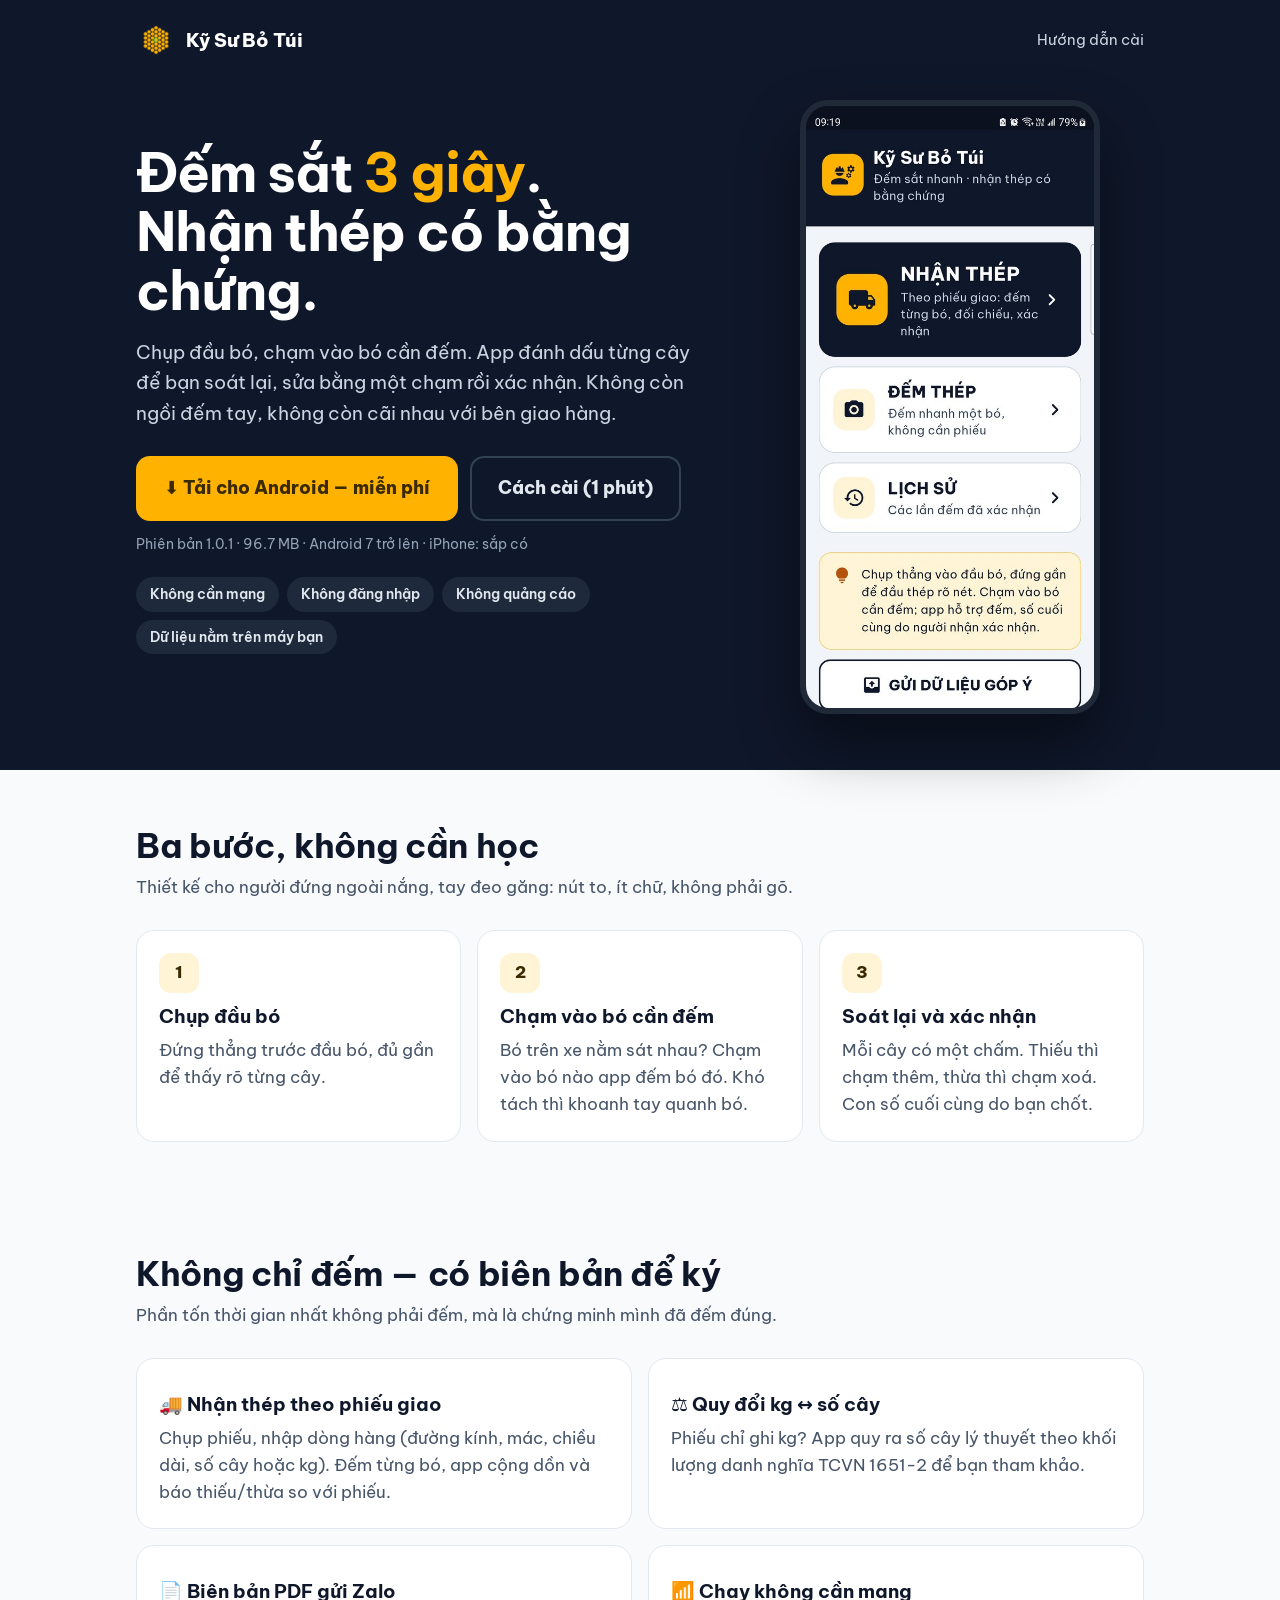
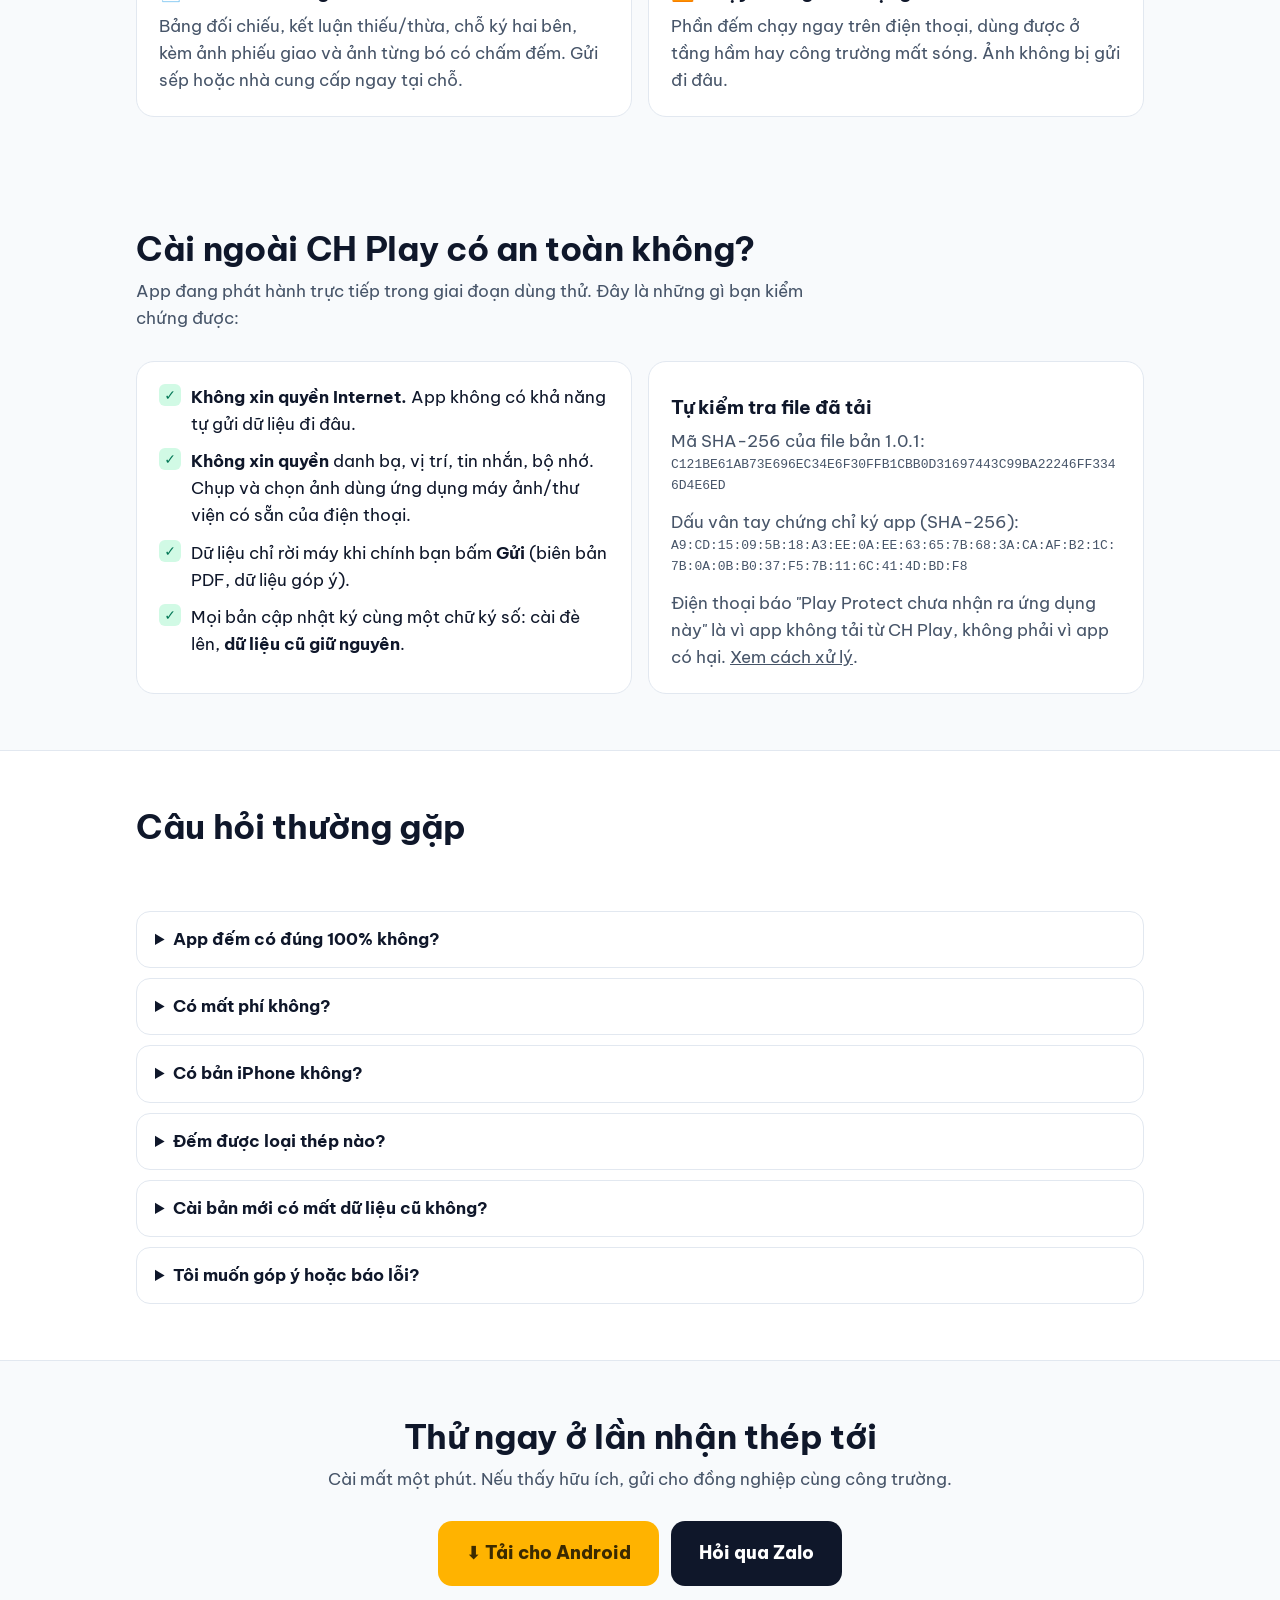
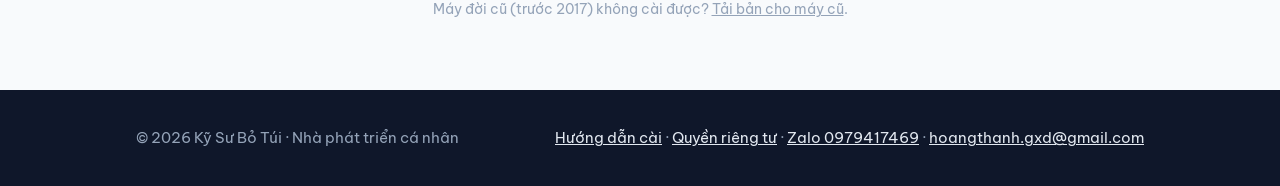
==== index.html @ f9f06bba "Trang web Ky Su Bo Tui" ====
<!doctype html>
<html lang="vi">
<head>
  <meta charset="utf-8">
  <meta name="viewport" content="width=device-width, initial-scale=1">
  <title>Kỹ Sư Bỏ Túi — Đếm sắt bằng điện thoại</title>
  <meta name="description" content="App đếm sắt (thép cây) bằng camera điện thoại cho kỹ sư hiện trường và thủ kho. Chạm vào bó, app đánh dấu từng cây, bạn sửa và xác nhận. Nhận thép theo phiếu, xuất biên bản PDF có ảnh bằng chứng. Chạy không cần mạng.">
  <meta property="og:title" content="Kỹ Sư Bỏ Túi — Đếm sắt 3 giây">
  <meta property="og:description" content="Chụp đầu bó sắt, app đánh dấu và đếm từng cây. Biên bản nhận thép có ảnh bằng chứng, gửi Zalo ngay.">
  <meta property="og:image" content="img/icon-512.png">
  <link rel="icon" href="img/favicon.png">
  <link rel="preconnect" href="https://fonts.googleapis.com">
  <link rel="preconnect" href="https://fonts.gstatic.com" crossorigin>
  <link href="https://fonts.googleapis.com/css2?family=Be+Vietnam+Pro:wght@400;600;700;800&display=swap" rel="stylesheet">
  <link rel="stylesheet" href="site.css">
  <script src="site.js" defer></script>
</head>
<body>

<header class="hero">
  <div class="wrap">
    <nav class="nav">
      <a class="brand" href="./"><img src="img/icon-192.png" alt="">Kỹ Sư Bỏ Túi</a>
      <a class="small" href="cai-dat.html">Hướng dẫn cài</a>
    </nav>
    <div class="hero-grid">
      <div>
        <h1>Đếm sắt <em>3 giây</em>.<br>Nhận thép có bằng chứng.</h1>
        <p class="lead">Chụp đầu bó, chạm vào bó cần đếm. App đánh dấu từng cây để bạn soát lại, sửa bằng một chạm rồi xác nhận. Không còn ngồi đếm tay, không còn cãi nhau với bên giao hàng.</p>
        <div class="cta-row">
          <a class="btn btn-primary" data-apk>⬇ Tải cho Android — miễn phí</a>
          <a class="btn btn-ghost" href="cai-dat.html">Cách cài (1 phút)</a>
        </div>
        <div class="cta-meta">Phiên bản <span data-text="version"></span> · <span data-text="apkSizeMb"></span> MB · Android 7 trở lên · iPhone: sắp có</div>
        <ul class="chips">
          <li>Không cần mạng</li>
          <li>Không đăng nhập</li>
          <li>Không quảng cáo</li>
          <li>Dữ liệu nằm trên máy bạn</li>
        </ul>
      </div>
      <div class="hero-shot"><img src="img/man-hinh-chinh.jpg" alt="Màn hình chính của app Kỹ Sư Bỏ Túi" width="540" height="1128"></div>
    </div>
  </div>
</header>

<main>
  <section>
    <div class="wrap">
      <h2>Ba bước, không cần học</h2>
      <p class="sub">Thiết kế cho người đứng ngoài nắng, tay đeo găng: nút to, ít chữ, không phải gõ.</p>
      <div class="grid-3">
        <div class="card"><div class="step-no">1</div><h3>Chụp đầu bó</h3><p>Đứng thẳng trước đầu bó, đủ gần để thấy rõ từng cây.</p></div>
        <div class="card"><div class="step-no">2</div><h3>Chạm vào bó cần đếm</h3><p>Bó trên xe nằm sát nhau? Chạm vào bó nào app đếm bó đó. Khó tách thì khoanh tay quanh bó.</p></div>
        <div class="card"><div class="step-no">3</div><h3>Soát lại và xác nhận</h3><p>Mỗi cây có một chấm. Thiếu thì chạm thêm, thừa thì chạm xoá. Con số cuối cùng do bạn chốt.</p></div>
      </div>
    </div>
  </section>

  <section class="alt" data-video>
    <div class="wrap">
      <h2>Xem app đếm thật</h2>
      <p class="sub">30 giây: từ lúc chụp đến lúc có con số.</p>
      <div class="video"></div>
    </div>
  </section>

  <section>
    <div class="wrap">
      <h2>Không chỉ đếm — có biên bản để ký</h2>
      <p class="sub">Phần tốn thời gian nhất không phải đếm, mà là chứng minh mình đã đếm đúng.</p>
      <div class="grid-2">
        <div class="card"><h3>🚚 Nhận thép theo phiếu giao</h3><p>Chụp phiếu, nhập dòng hàng (đường kính, mác, chiều dài, số cây hoặc kg). Đếm từng bó, app cộng dồn và báo thiếu/thừa so với phiếu.</p></div>
        <div class="card"><h3>⚖️ Quy đổi kg ↔ số cây</h3><p>Phiếu chỉ ghi kg? App quy ra số cây lý thuyết theo khối lượng danh nghĩa TCVN 1651-2 để bạn tham khảo.</p></div>
        <div class="card"><h3>📄 Biên bản PDF gửi Zalo</h3><p>Bảng đối chiếu, kết luận thiếu/thừa, chỗ ký hai bên, kèm ảnh phiếu giao và ảnh từng bó có chấm đếm. Gửi sếp hoặc nhà cung cấp ngay tại chỗ.</p></div>
        <div class="card"><h3>📶 Chạy không cần mạng</h3><p>Phần đếm chạy ngay trên điện thoại, dùng được ở tầng hầm hay công trường mất sóng. Ảnh không bị gửi đi đâu.</p></div>
      </div>
    </div>
  </section>

  <!-- Mục "Giao diện" (ảnh màn đếm bó + lịch sử): bật lại khi có ảnh bó thép
       tự chụp ở công trình. Không dùng ảnh thép lấy trên mạng (bản quyền). -->

  <section>
    <div class="wrap">
      <h2>Cài ngoài CH Play có an toàn không?</h2>
      <p class="sub">App đang phát hành trực tiếp trong giai đoạn dùng thử. Đây là những gì bạn kiểm chứng được:</p>
      <div class="grid-2">
        <div class="card">
          <ul class="checklist">
            <li><b>Không xin quyền Internet.</b> App không có khả năng tự gửi dữ liệu đi đâu.</li>
            <li><b>Không xin quyền</b> danh bạ, vị trí, tin nhắn, bộ nhớ. Chụp và chọn ảnh dùng ứng dụng máy ảnh/thư viện có sẵn của điện thoại.</li>
            <li>Dữ liệu chỉ rời máy khi chính bạn bấm <b>Gửi</b> (biên bản PDF, dữ liệu góp ý).</li>
            <li>Mọi bản cập nhật ký cùng một chữ ký số: cài đè lên, <b>dữ liệu cũ giữ nguyên</b>.</li>
          </ul>
        </div>
        <div class="card">
          <h3>Tự kiểm tra file đã tải</h3>
          <p>Mã SHA-256 của file bản <span data-text="version"></span>:</p>
          <p class="mono" data-text="apkSha256"></p>
          <p style="margin-top:12px">Dấu vân tay chứng chỉ ký app (SHA-256):</p>
          <p class="mono" data-text="certSha256"></p>
          <p style="margin-top:12px">Điện thoại báo "Play Protect chưa nhận ra ứng dụng này" là vì app không tải từ CH Play, không phải vì app có hại. <a href="cai-dat.html#play-protect">Xem cách xử lý</a>.</p>
        </div>
      </div>
    </div>
  </section>

  <section class="alt">
    <div class="wrap">
      <h2>Câu hỏi thường gặp</h2>
      <p class="sub">&nbsp;</p>
      <details><summary>App đếm có đúng 100% không?</summary><p>Không phần mềm nào đúng tuyệt đối với mọi ảnh. Vì vậy app hiện từng chấm cho bạn soát: chỗ nào thiếu chạm thêm, chỗ nào thừa chạm xoá. Ảnh chụp thẳng, rõ nét thì gần như chỉ cần xác nhận. Con số cuối cùng luôn do người nhận hàng chốt.</p></details>
      <details><summary>Có mất phí không?</summary><p>Miễn phí trong giai đoạn dùng thử. Khi có gói trả phí, phần đếm cơ bản vẫn dùng được.</p></details>
      <details><summary>Có bản iPhone không?</summary><p>Đang làm bản chạy trên trình duyệt cho iPhone. Nhắn Zalo để được báo khi có.</p></details>
      <details><summary>Đếm được loại thép nào?</summary><p>Thép cây tròn bó (D10 trở lên) chụp từ đầu bó. Đường kính và mác thép bạn chọn khi nhập phiếu, app không tự đoán đường kính từ ảnh.</p></details>
      <details><summary>Cài bản mới có mất dữ liệu cũ không?</summary><p>Không. Tải file mới về, bấm cài đè lên là xong. Đừng gỡ app cũ trước khi cài, vì gỡ app sẽ xoá dữ liệu trên máy.</p></details>
      <details><summary>Tôi muốn góp ý hoặc báo lỗi?</summary><p>Nhắn Zalo kèm ảnh chụp màn hình. Trong app có nút <b>Gửi dữ liệu góp ý</b> để gửi ảnh và kết quả đếm, giúp app đếm chính xác hơn.</p></details>
    </div>
  </section>

  <section>
    <div class="wrap" style="text-align:center">
      <h2>Thử ngay ở lần nhận thép tới</h2>
      <p class="sub" style="margin-left:auto;margin-right:auto">Cài mất một phút. Nếu thấy hữu ích, gửi cho đồng nghiệp cùng công trường.</p>
      <div class="cta-row" style="justify-content:center">
        <a class="btn btn-primary" data-apk>⬇ Tải cho Android</a>
        <a class="btn btn-dark" data-zalo>Hỏi qua Zalo</a>
      </div>
      <p class="cta-meta">Máy đời cũ (trước 2017) không cài được? <a data-apk-old>Tải bản cho máy cũ</a>.</p>
    </div>
  </section>
</main>

<footer>
  <div class="wrap cols">
    <div>© <span data-year></span> Kỹ Sư Bỏ Túi · Nhà phát triển cá nhân</div>
    <div><a href="cai-dat.html">Hướng dẫn cài</a> · <a href="chinh-sach-quyen-rieng-tu.html">Quyền riêng tư</a> · <a data-zalo></a> · <a data-email></a></div>
  </div>
</footer>
</body>
</html>
---- site.css ----
:root {
  --ink: #0f172a;
  --ink-2: #1e293b;
  --muted: #475569;
  --line: #e2e8f0;
  --bg: #f8fafc;
  --card: #ffffff;
  --amber: #ffb300;
  --amber-ink: #3b2a00;
  --green: #10b981;
  --radius: 18px;
}

* { box-sizing: border-box; }
html { -webkit-text-size-adjust: 100%; }
body {
  margin: 0;
  font-family: "Be Vietnam Pro", system-ui, -apple-system, "Segoe UI", Roboto, sans-serif;
  color: var(--ink);
  background: var(--bg);
  line-height: 1.6;
  font-size: 17px;
}
img { max-width: 100%; height: auto; display: block; }
a { color: inherit; }
.wrap { max-width: 1040px; margin: 0 auto; padding: 0 16px; }

/* Header + hero */
.hero { background: var(--ink); color: #fff; padding: 20px 0 56px; }
.nav { display: flex; align-items: center; justify-content: space-between; gap: 12px; }
.brand { display: flex; align-items: center; gap: 10px; font-weight: 800; font-size: 19px; text-decoration: none; }
.brand img { width: 40px; height: 40px; border-radius: 10px; }
.nav a.small { color: #cbd5e1; font-size: 15px; text-decoration: none; }
.hero-grid { display: grid; grid-template-columns: 1.2fr 0.8fr; gap: 40px; align-items: center; margin-top: 40px; }
.hero h1 { font-size: clamp(34px, 6vw, 54px); line-height: 1.1; margin: 0 0 16px; letter-spacing: -0.02em; }
.hero h1 em { color: var(--amber); font-style: normal; }
.hero p.lead { color: #cbd5e1; font-size: 19px; margin: 0 0 28px; }
.hero-shot { justify-self: center; width: min(300px, 80vw); border-radius: 28px; overflow: hidden;
  border: 6px solid #1f2937; box-shadow: 0 30px 60px rgba(0,0,0,.45); }

.btn { display: inline-flex; align-items: center; justify-content: center; gap: 10px;
  padding: 16px 26px; border-radius: 14px; font-weight: 800; font-size: 18px; text-decoration: none;
  border: 2px solid transparent; cursor: pointer; }
.btn-primary { background: var(--amber); color: var(--amber-ink); }
.btn-primary:hover { filter: brightness(1.05); }
.btn-ghost { border-color: #334155; color: #e2e8f0; }
.btn-dark { background: var(--ink); color: #fff; }
.cta-row { display: flex; flex-wrap: wrap; gap: 12px; align-items: center; }
.cta-meta { color: #94a3b8; font-size: 14px; margin-top: 12px; }
.chips { display: flex; flex-wrap: wrap; gap: 8px; margin-top: 22px; padding: 0; list-style: none; }
.chips li { background: #1e293b; color: #e2e8f0; border-radius: 999px; padding: 6px 14px; font-size: 14px; font-weight: 600; }

/* Sections */
section { padding: 56px 0; }
section h2 { font-size: clamp(26px, 4vw, 34px); line-height: 1.2; margin: 0 0 8px; letter-spacing: -0.01em; }
section .sub { color: var(--muted); margin: 0 0 28px; max-width: 680px; }
.grid-3 { display: grid; grid-template-columns: repeat(3, 1fr); gap: 16px; }
.grid-2 { display: grid; grid-template-columns: repeat(2, 1fr); gap: 16px; }
.card { background: var(--card); border: 1px solid var(--line); border-radius: var(--radius); padding: 22px; }
.card h3 { margin: 8px 0 6px; font-size: 19px; }
.card p { margin: 0; color: var(--muted); }
.step-no { width: 40px; height: 40px; border-radius: 12px; background: #fff4d6; color: var(--amber-ink);
  display: grid; place-items: center; font-weight: 800; }
.shots { display: grid; grid-template-columns: repeat(3, 1fr); gap: 18px; }
.shots figure { margin: 0; }
.shots img { border-radius: 22px; border: 1px solid var(--line); }
.shots figcaption { text-align: center; color: var(--muted); font-size: 15px; margin-top: 8px; }
.video { position: relative; aspect-ratio: 9 / 16; max-width: 340px; border-radius: 22px; overflow: hidden; background: #000; }
.video iframe { position: absolute; inset: 0; width: 100%; height: 100%; border: 0; }
.alt { background: #fff; border-top: 1px solid var(--line); border-bottom: 1px solid var(--line); }
.note { background: #fff8e6; border: 1px solid #f5d27a; border-radius: var(--radius); padding: 18px 20px; }
.note strong { color: var(--amber-ink); }
.checklist { list-style: none; padding: 0; margin: 0; display: grid; gap: 10px; }
.checklist li { padding-left: 32px; position: relative; }
.checklist li::before { content: "✓"; position: absolute; left: 0; top: 0; width: 22px; height: 22px; border-radius: 6px;
  background: #d1fae5; color: #047857; font-weight: 800; display: grid; place-items: center; font-size: 14px; }
code, .mono { font-family: ui-monospace, "Cascadia Mono", Consolas, monospace; font-size: 13px; word-break: break-all; }
details { background: #fff; border: 1px solid var(--line); border-radius: 14px; padding: 14px 18px; }
details + details { margin-top: 10px; }
summary { font-weight: 700; cursor: pointer; }
details p { color: var(--muted); margin: 10px 0 0; }

/* Article pages */
.page-head { background: var(--ink); color: #fff; padding: 20px 0 36px; }
.page-head h1 { margin: 28px 0 6px; font-size: clamp(28px, 5vw, 40px); line-height: 1.2; }
.page-head p { color: #cbd5e1; margin: 0; }
article { padding: 36px 0 56px; }
article .wrap { max-width: 760px; }
article h2 { font-size: 24px; margin: 36px 0 10px; }
article h3 { font-size: 19px; margin: 24px 0 8px; }
article ol, article ul { padding-left: 22px; }
article li { margin: 6px 0; }
.steps { counter-reset: s; list-style: none; padding: 0; }
.steps > li { counter-increment: s; position: relative; padding: 0 0 18px 52px; margin: 0; }
.steps > li::before { content: counter(s); position: absolute; left: 0; top: 0; width: 36px; height: 36px; border-radius: 10px;
  background: var(--amber); color: var(--amber-ink); font-weight: 800; display: grid; place-items: center; }

footer { background: var(--ink); color: #94a3b8; padding: 36px 0; font-size: 15px; }
footer .cols { display: flex; flex-wrap: wrap; justify-content: space-between; gap: 18px; }
footer a { color: #e2e8f0; }

@media (max-width: 820px) {
  .hero-grid { grid-template-columns: 1fr; gap: 28px; }
  .grid-3, .grid-2, .shots { grid-template-columns: 1fr; }
  .shots { grid-template-columns: repeat(3, 70%); overflow-x: auto; scroll-snap-type: x mandatory; padding-bottom: 6px; }
  .shots figure { scroll-snap-align: start; }
  section { padding: 44px 0; }
  .btn { width: 100%; }
}
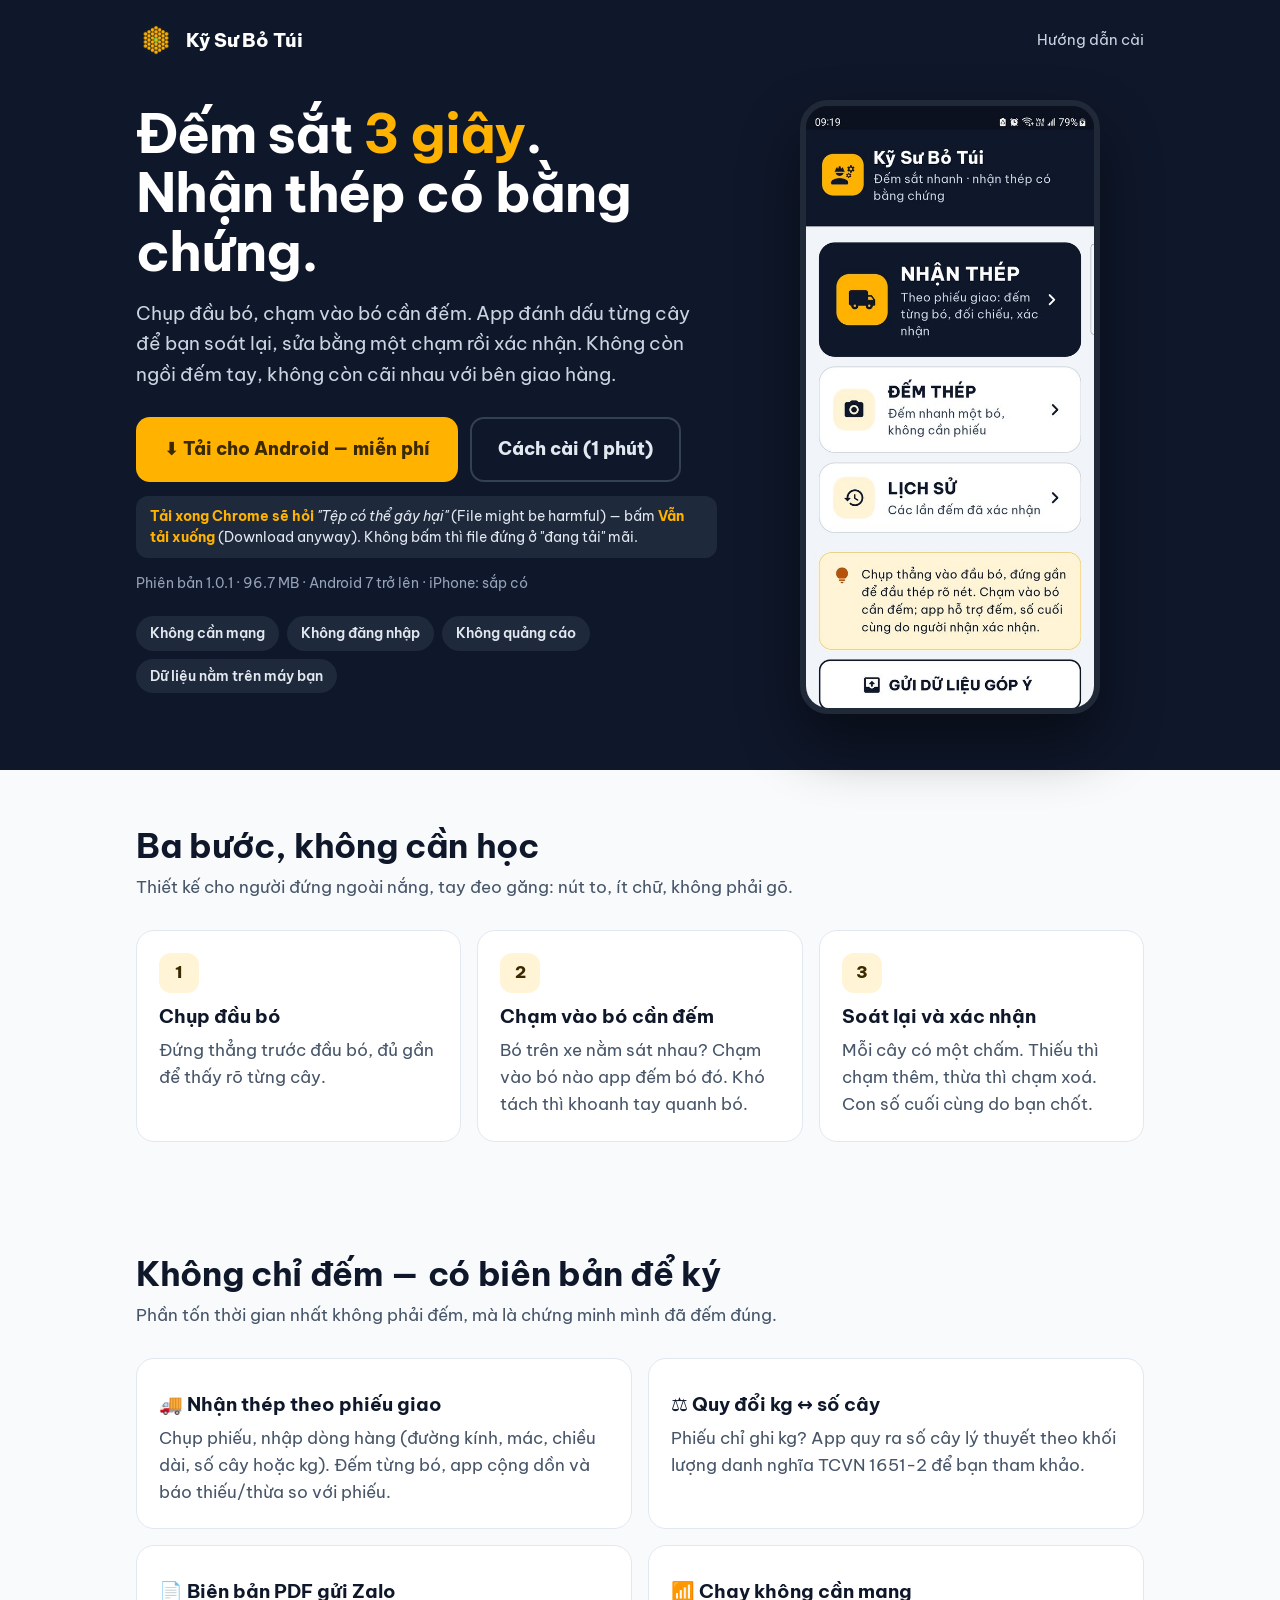
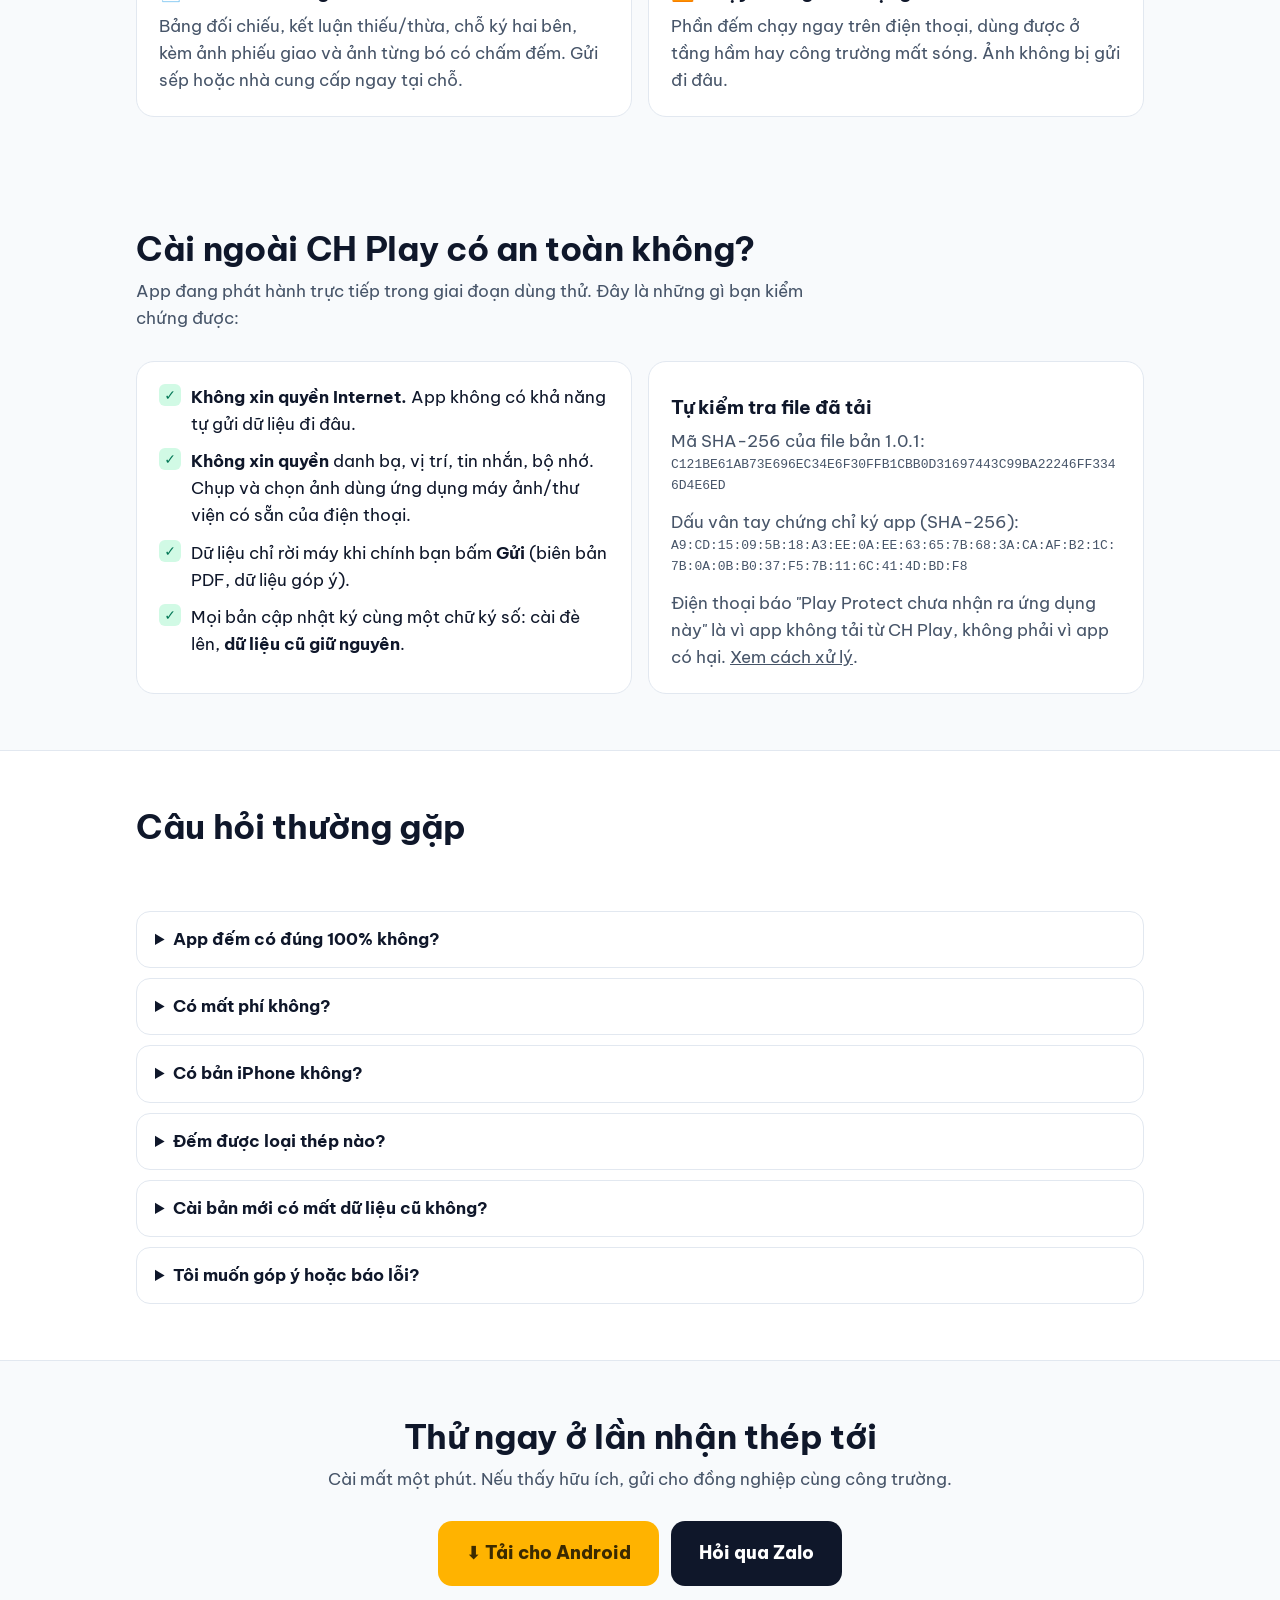
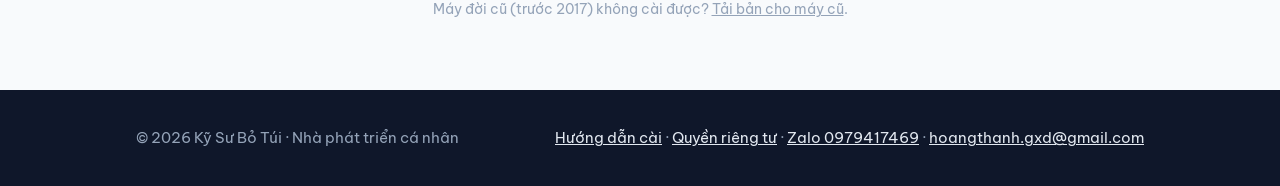
==== commit 48a69d0c: "Huong dan bam 'Van tai xuong' khi Chrome canh bao file APK" ====
--- a/index.html
+++ b/index.html
@@ -31,6 +31,7 @@
           <a class="btn btn-primary" data-apk>⬇ Tải cho Android — miễn phí</a>
           <a class="btn btn-ghost" href="cai-dat.html">Cách cài (1 phút)</a>
         </div>
+        <p class="dl-hint"><b>Tải xong Chrome sẽ hỏi</b> <i>"Tệp có thể gây hại"</i> (File might be harmful) — bấm <b>Vẫn tải xuống</b> (Download anyway). Không bấm thì file đứng ở "đang tải" mãi.</p>
         <div class="cta-meta">Phiên bản <span data-text="version"></span> · <span data-text="apkSizeMb"></span> MB · Android 7 trở lên · iPhone: sắp có</div>
         <ul class="chips">
           <li>Không cần mạng</li>
--- a/site.css
+++ b/site.css
@@ -107,3 +107,5 @@
   section { padding: 44px 0; }
   .btn { width: 100%; }
 }
+.dl-hint { margin-top: 14px; padding: 10px 14px; border-radius: 12px; background: #1e293b; color: #e2e8f0; font-size: 14px; line-height: 1.5; }
+.dl-hint b { color: #ffb300; }
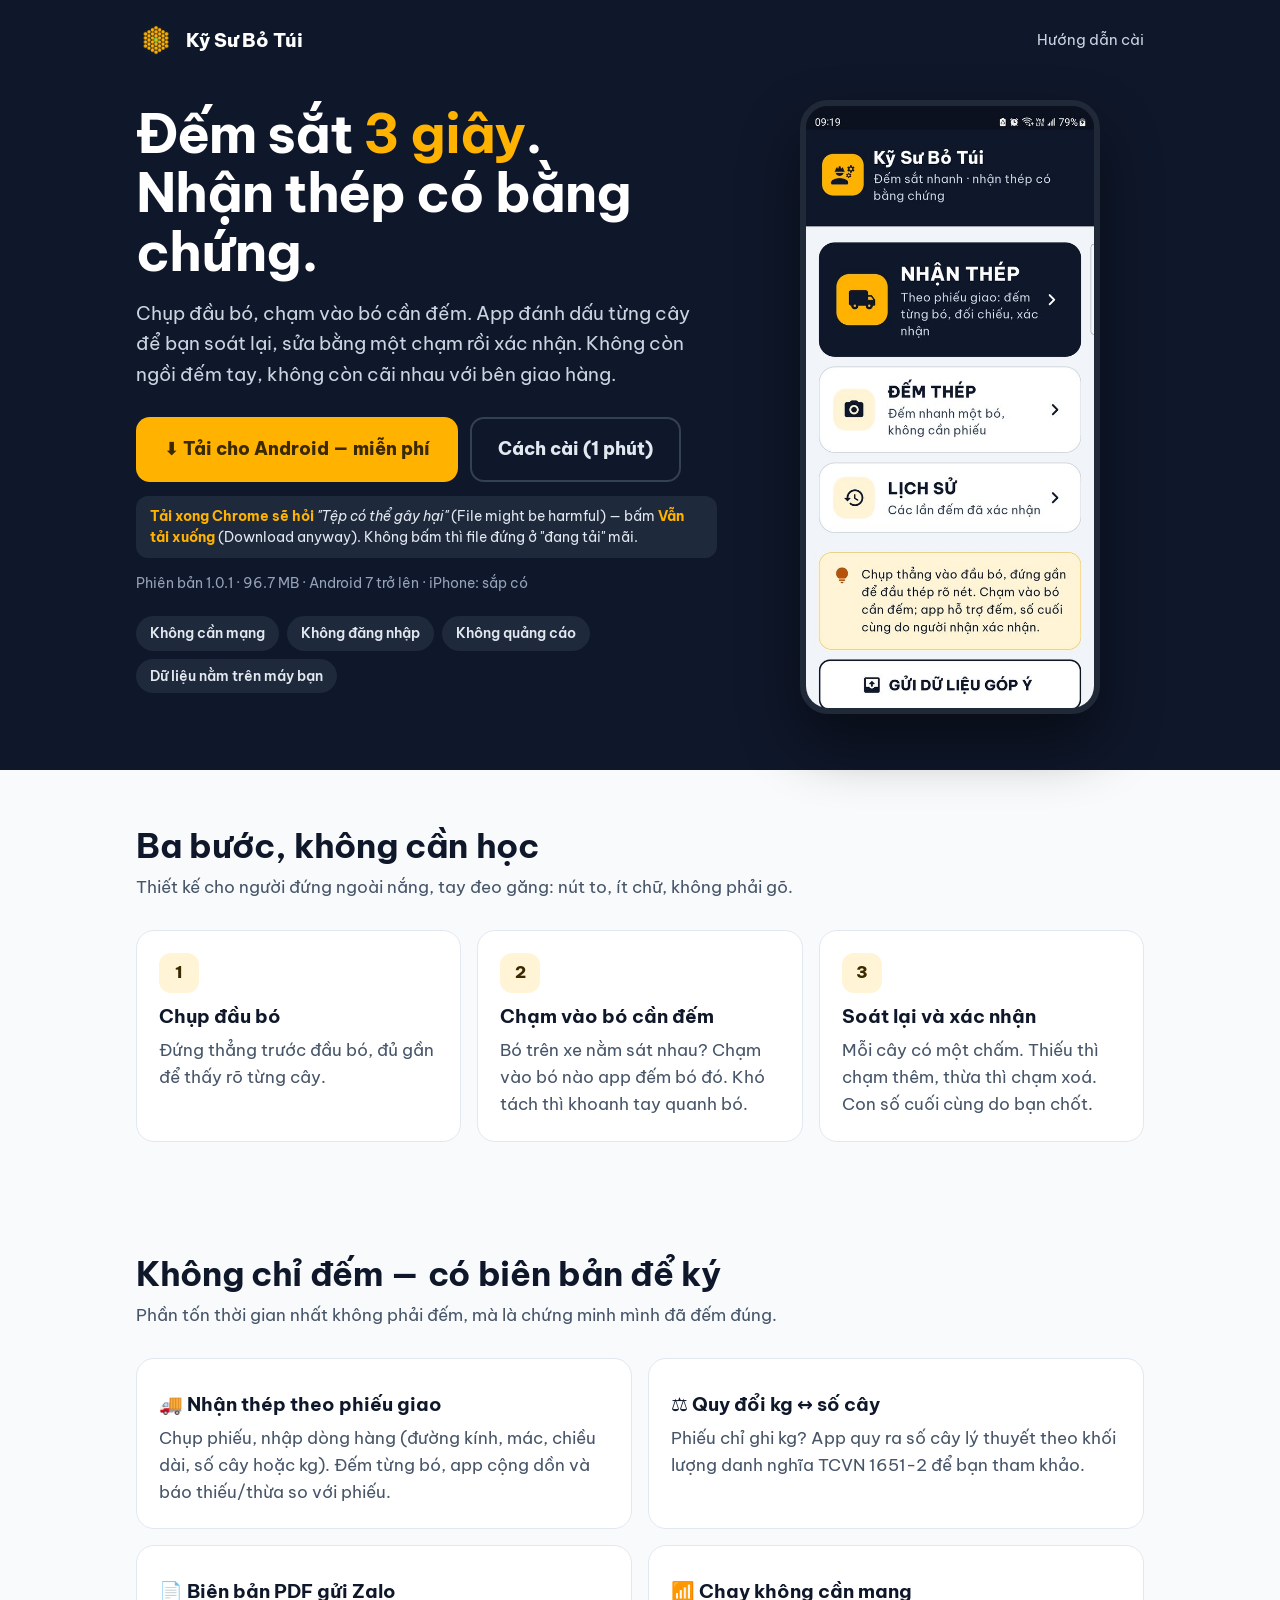
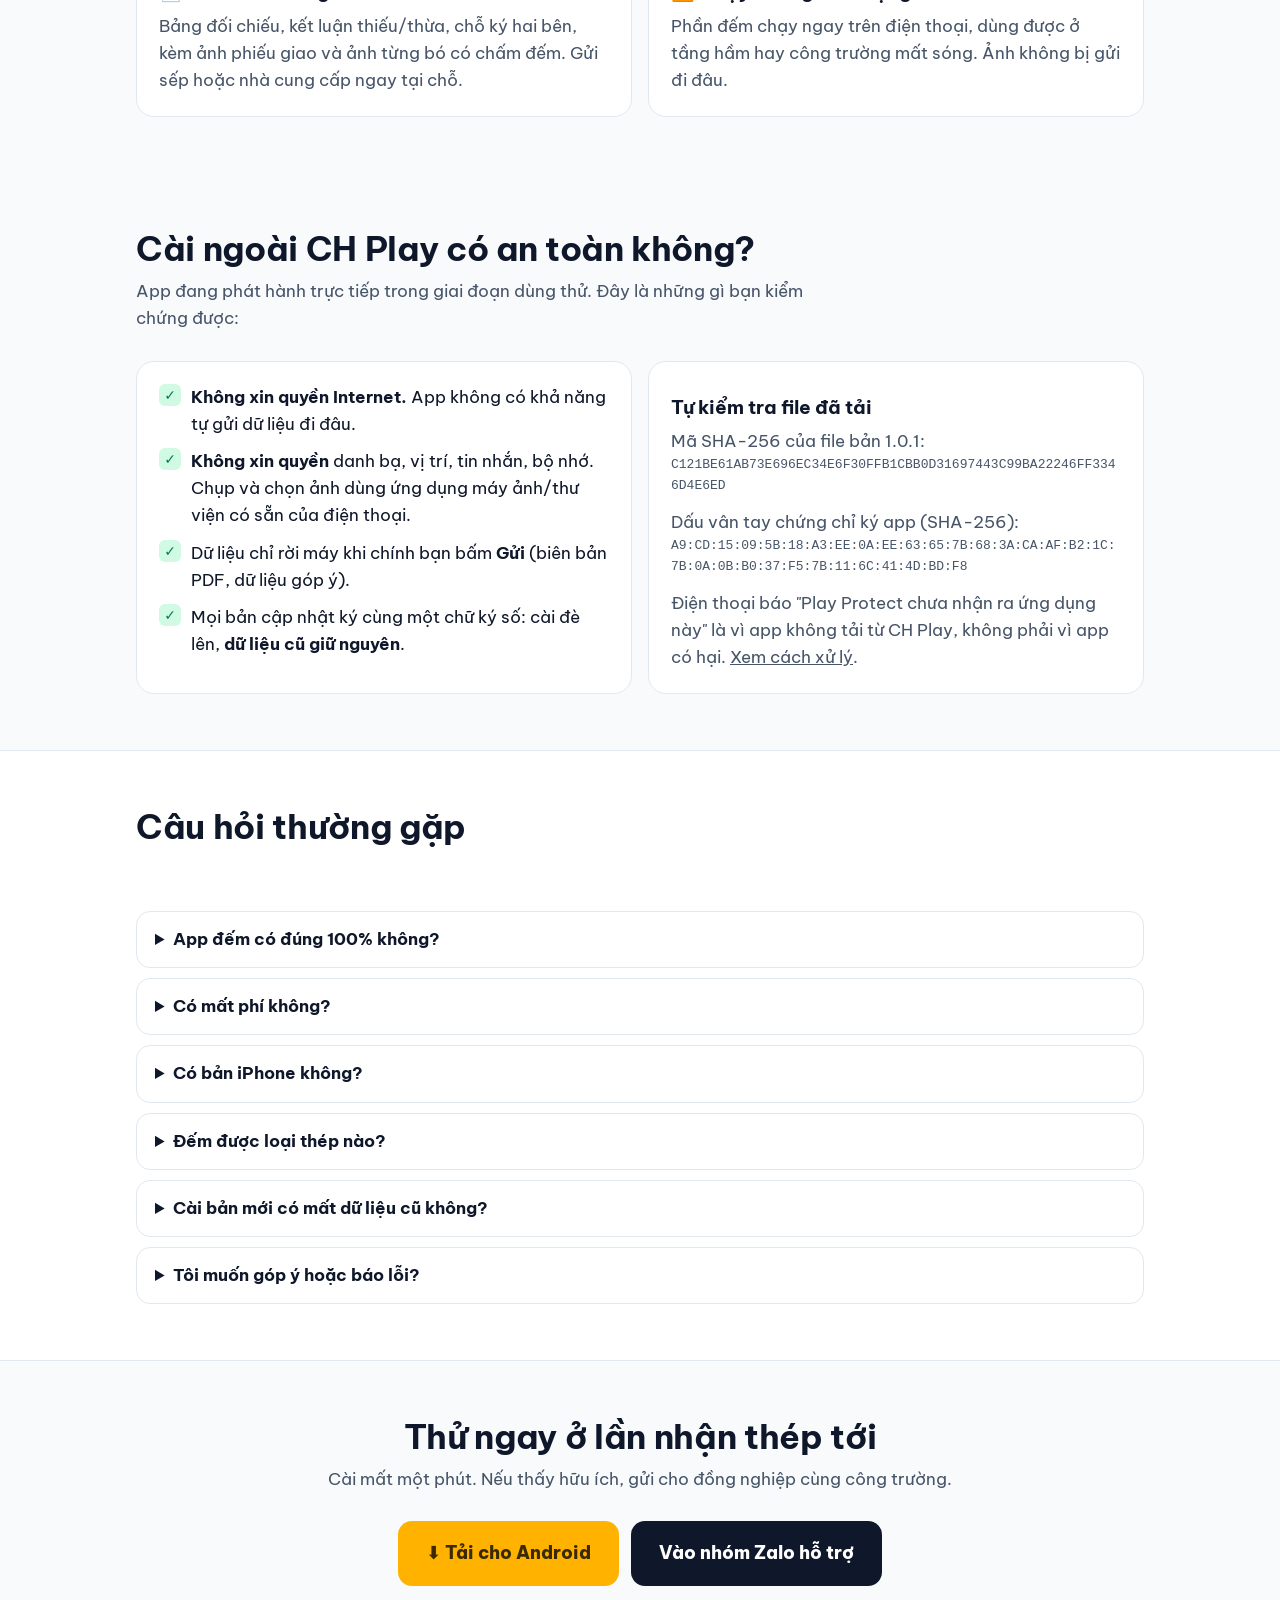
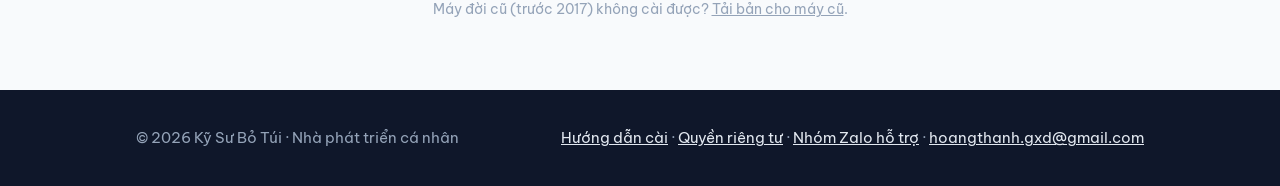
==== commit 9498536e: "Lien he qua nhom Zalo, go so dien thoai ca nhan Co-Authored-By: Claude Opus 5.5 <noreply@anthropic.c" ====
--- a/index.html
+++ b/index.html
@@ -113,10 +113,10 @@
       <p class="sub">&nbsp;</p>
       <details><summary>App đếm có đúng 100% không?</summary><p>Không phần mềm nào đúng tuyệt đối với mọi ảnh. Vì vậy app hiện từng chấm cho bạn soát: chỗ nào thiếu chạm thêm, chỗ nào thừa chạm xoá. Ảnh chụp thẳng, rõ nét thì gần như chỉ cần xác nhận. Con số cuối cùng luôn do người nhận hàng chốt.</p></details>
       <details><summary>Có mất phí không?</summary><p>Miễn phí trong giai đoạn dùng thử. Khi có gói trả phí, phần đếm cơ bản vẫn dùng được.</p></details>
-      <details><summary>Có bản iPhone không?</summary><p>Đang làm bản chạy trên trình duyệt cho iPhone. Nhắn Zalo để được báo khi có.</p></details>
+      <details><summary>Có bản iPhone không?</summary><p>Đang làm bản chạy trên trình duyệt cho iPhone. Liên hệ <a data-zalo></a> để được báo khi có.</p></details>
       <details><summary>Đếm được loại thép nào?</summary><p>Thép cây tròn bó (D10 trở lên) chụp từ đầu bó. Đường kính và mác thép bạn chọn khi nhập phiếu, app không tự đoán đường kính từ ảnh.</p></details>
       <details><summary>Cài bản mới có mất dữ liệu cũ không?</summary><p>Không. Tải file mới về, bấm cài đè lên là xong. Đừng gỡ app cũ trước khi cài, vì gỡ app sẽ xoá dữ liệu trên máy.</p></details>
-      <details><summary>Tôi muốn góp ý hoặc báo lỗi?</summary><p>Nhắn Zalo kèm ảnh chụp màn hình. Trong app có nút <b>Gửi dữ liệu góp ý</b> để gửi ảnh và kết quả đếm, giúp app đếm chính xác hơn.</p></details>
+      <details><summary>Tôi muốn góp ý hoặc báo lỗi?</summary><p>Liên hệ <a data-zalo></a> kèm ảnh chụp màn hình. Trong app có nút <b>Gửi dữ liệu góp ý</b> để gửi ảnh và kết quả đếm, giúp app đếm chính xác hơn.</p></details>
     </div>
   </section>
 
@@ -126,7 +126,7 @@
       <p class="sub" style="margin-left:auto;margin-right:auto">Cài mất một phút. Nếu thấy hữu ích, gửi cho đồng nghiệp cùng công trường.</p>
       <div class="cta-row" style="justify-content:center">
         <a class="btn btn-primary" data-apk>⬇ Tải cho Android</a>
-        <a class="btn btn-dark" data-zalo>Hỏi qua Zalo</a>
+        <a class="btn btn-dark" data-zalo="button">Vào nhóm Zalo hỗ trợ</a>
       </div>
       <p class="cta-meta">Máy đời cũ (trước 2017) không cài được? <a data-apk-old>Tải bản cho máy cũ</a>.</p>
     </div>
@@ -136,7 +136,7 @@
 <footer>
   <div class="wrap cols">
     <div>© <span data-year></span> Kỹ Sư Bỏ Túi · Nhà phát triển cá nhân</div>
-    <div><a href="cai-dat.html">Hướng dẫn cài</a> · <a href="chinh-sach-quyen-rieng-tu.html">Quyền riêng tư</a> · <a data-zalo></a> · <a data-email></a></div>
+    <div><a href="cai-dat.html">Hướng dẫn cài</a> · <a href="chinh-sach-quyen-rieng-tu.html">Quyền riêng tư</a><span data-zalo-wrap> · <a data-zalo="title"></a></span> · <a data-email></a></div>
   </div>
 </footer>
 </body>
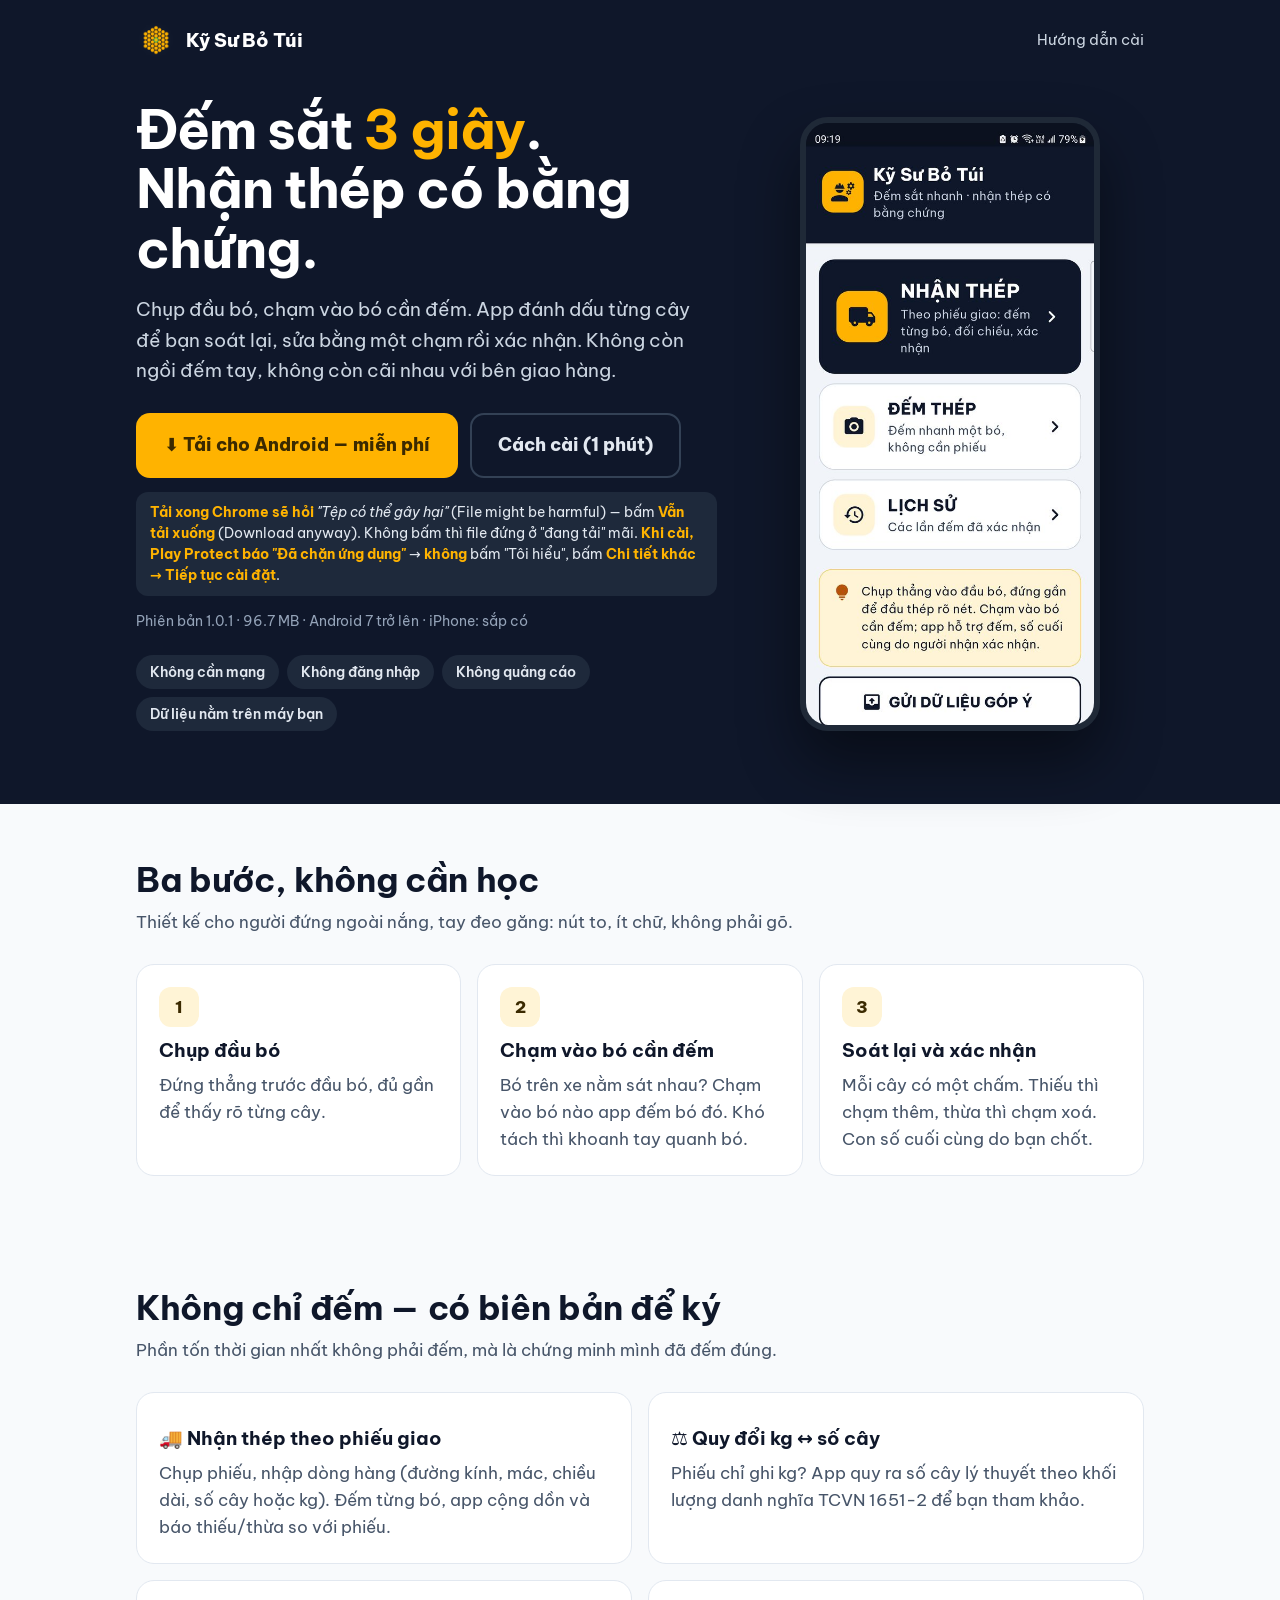
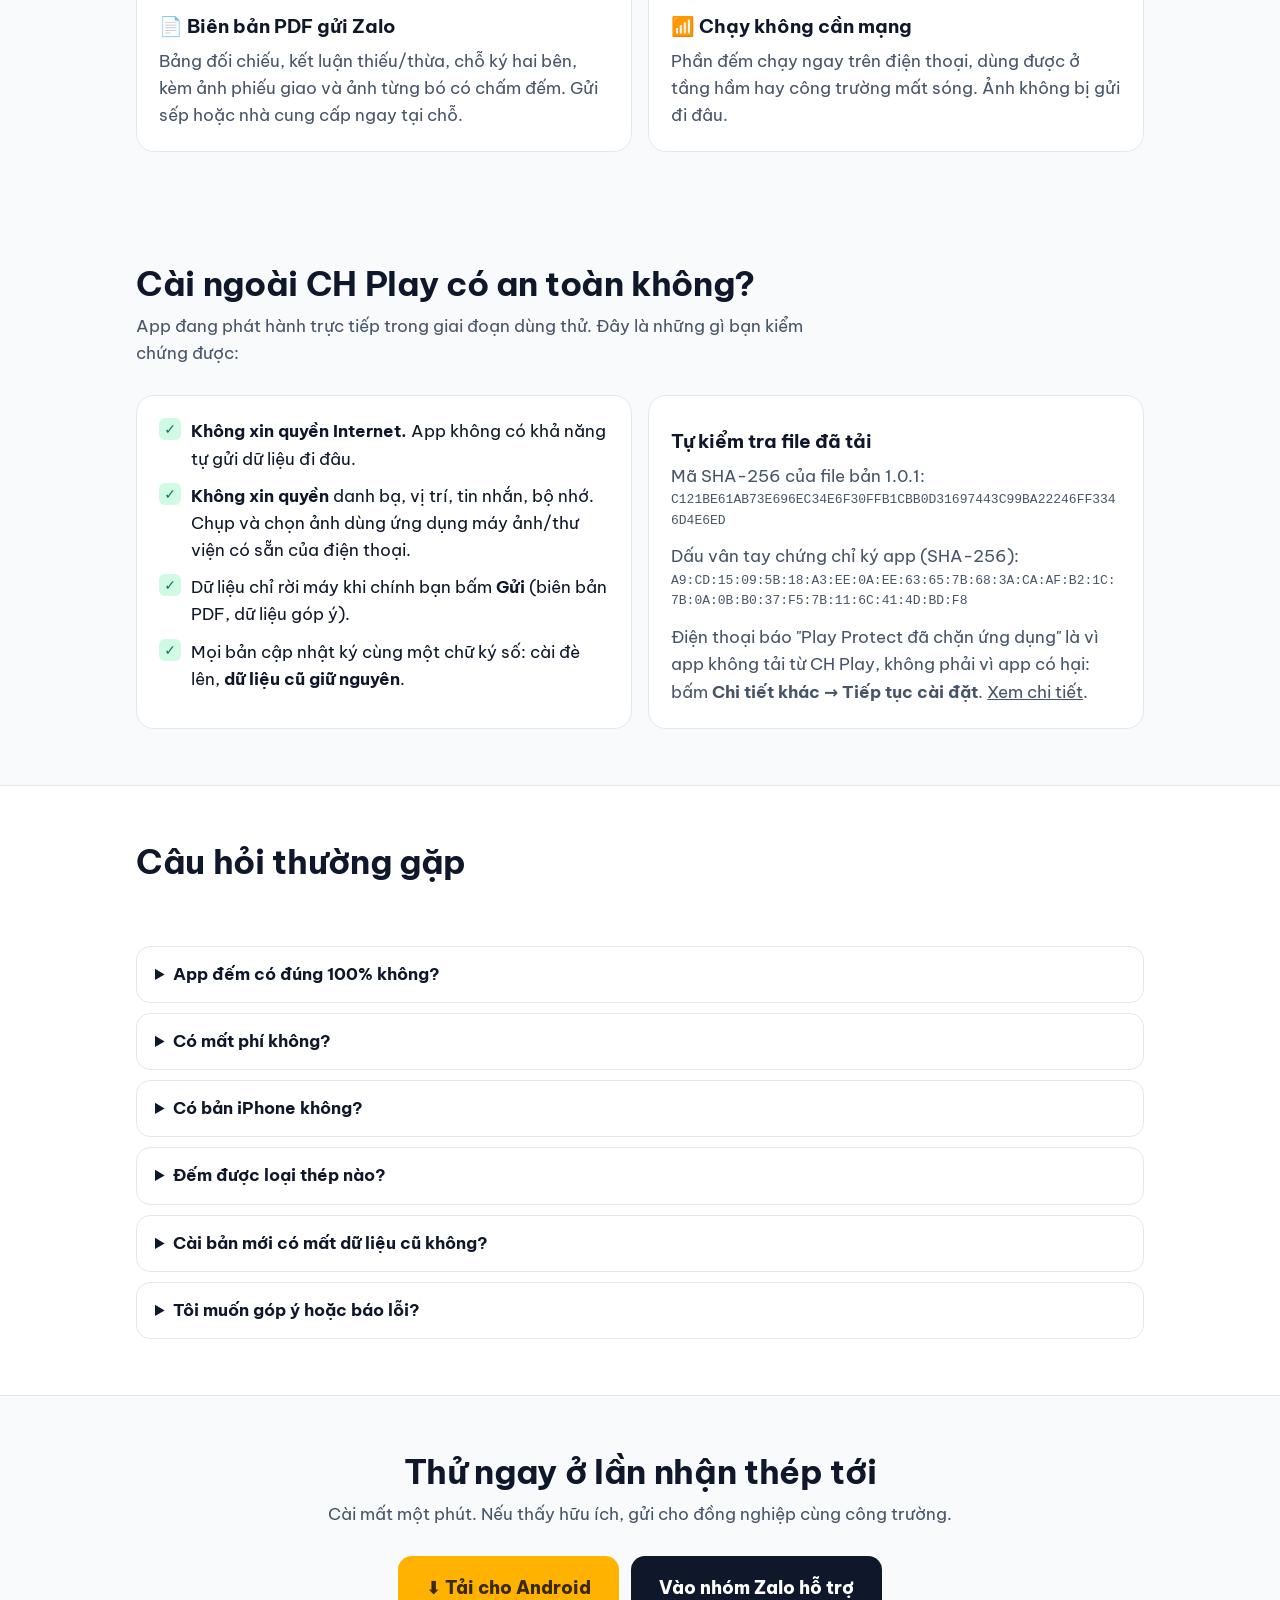
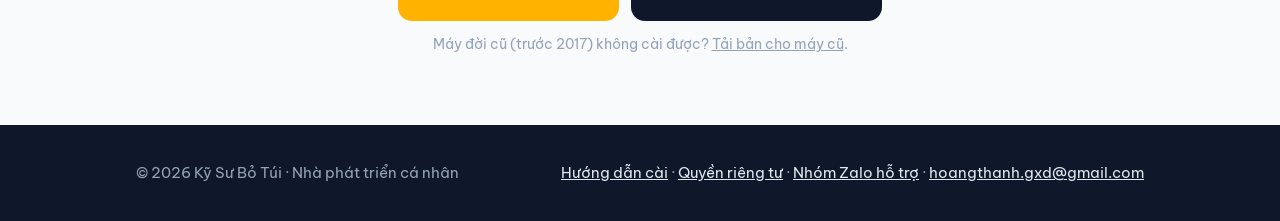
==== commit 43332518: "Huong dan cai: Play Protect "Da chan ung dung" -> Chi tiet khac -> Tiep tuc cai dat Co-Authored-By: " ====
--- a/index.html
+++ b/index.html
@@ -31,7 +31,7 @@
           <a class="btn btn-primary" data-apk>⬇ Tải cho Android — miễn phí</a>
           <a class="btn btn-ghost" href="cai-dat.html">Cách cài (1 phút)</a>
         </div>
-        <p class="dl-hint"><b>Tải xong Chrome sẽ hỏi</b> <i>"Tệp có thể gây hại"</i> (File might be harmful) — bấm <b>Vẫn tải xuống</b> (Download anyway). Không bấm thì file đứng ở "đang tải" mãi.</p>
+        <p class="dl-hint"><b>Tải xong Chrome sẽ hỏi</b> <i>"Tệp có thể gây hại"</i> (File might be harmful) — bấm <b>Vẫn tải xuống</b> (Download anyway). Không bấm thì file đứng ở "đang tải" mãi. <b>Khi cài, Play Protect báo "Đã chặn ứng dụng"</b> → <b>không</b> bấm "Tôi hiểu", bấm <b>Chi tiết khác → Tiếp tục cài đặt</b>.</p>
         <div class="cta-meta">Phiên bản <span data-text="version"></span> · <span data-text="apkSizeMb"></span> MB · Android 7 trở lên · iPhone: sắp có</div>
         <ul class="chips">
           <li>Không cần mạng</li>
@@ -101,7 +101,7 @@
           <p class="mono" data-text="apkSha256"></p>
           <p style="margin-top:12px">Dấu vân tay chứng chỉ ký app (SHA-256):</p>
           <p class="mono" data-text="certSha256"></p>
-          <p style="margin-top:12px">Điện thoại báo "Play Protect chưa nhận ra ứng dụng này" là vì app không tải từ CH Play, không phải vì app có hại. <a href="cai-dat.html#play-protect">Xem cách xử lý</a>.</p>
+          <p style="margin-top:12px">Điện thoại báo "Play Protect đã chặn ứng dụng" là vì app không tải từ CH Play, không phải vì app có hại: bấm <b>Chi tiết khác → Tiếp tục cài đặt</b>. <a href="cai-dat.html#play-protect">Xem chi tiết</a>.</p>
         </div>
       </div>
     </div>
--- a/site.css
+++ b/site.css
@@ -70,6 +70,8 @@
 .alt { background: #fff; border-top: 1px solid var(--line); border-bottom: 1px solid var(--line); }
 .note { background: #fff8e6; border: 1px solid #f5d27a; border-radius: var(--radius); padding: 18px 20px; }
 .note strong { color: var(--amber-ink); }
+.note.warn { background: #fef2f2; border-color: #fca5a5; margin-top: 10px; padding: 12px 16px; font-size: 16px; }
+.note.warn strong { color: #b91c1c; }
 .checklist { list-style: none; padding: 0; margin: 0; display: grid; gap: 10px; }
 .checklist li { padding-left: 32px; position: relative; }
 .checklist li::before { content: "✓"; position: absolute; left: 0; top: 0; width: 22px; height: 22px; border-radius: 6px;
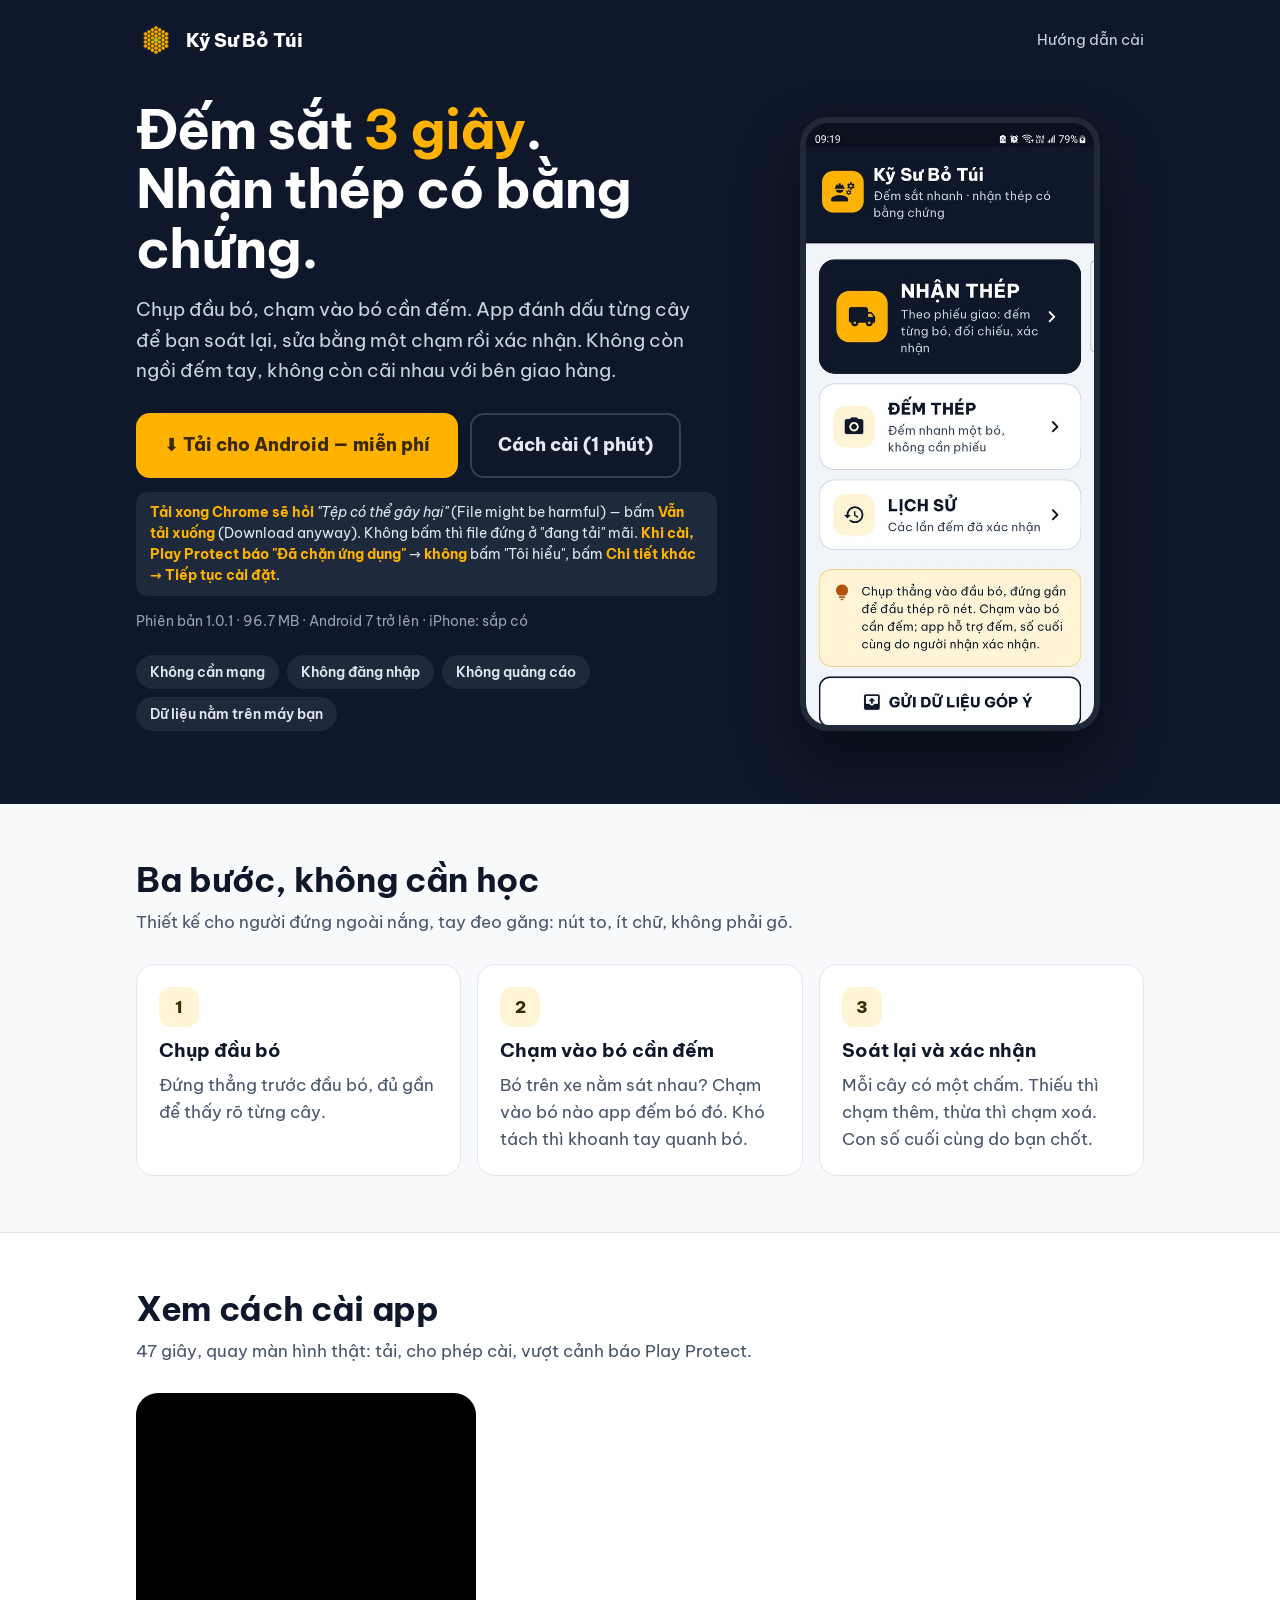
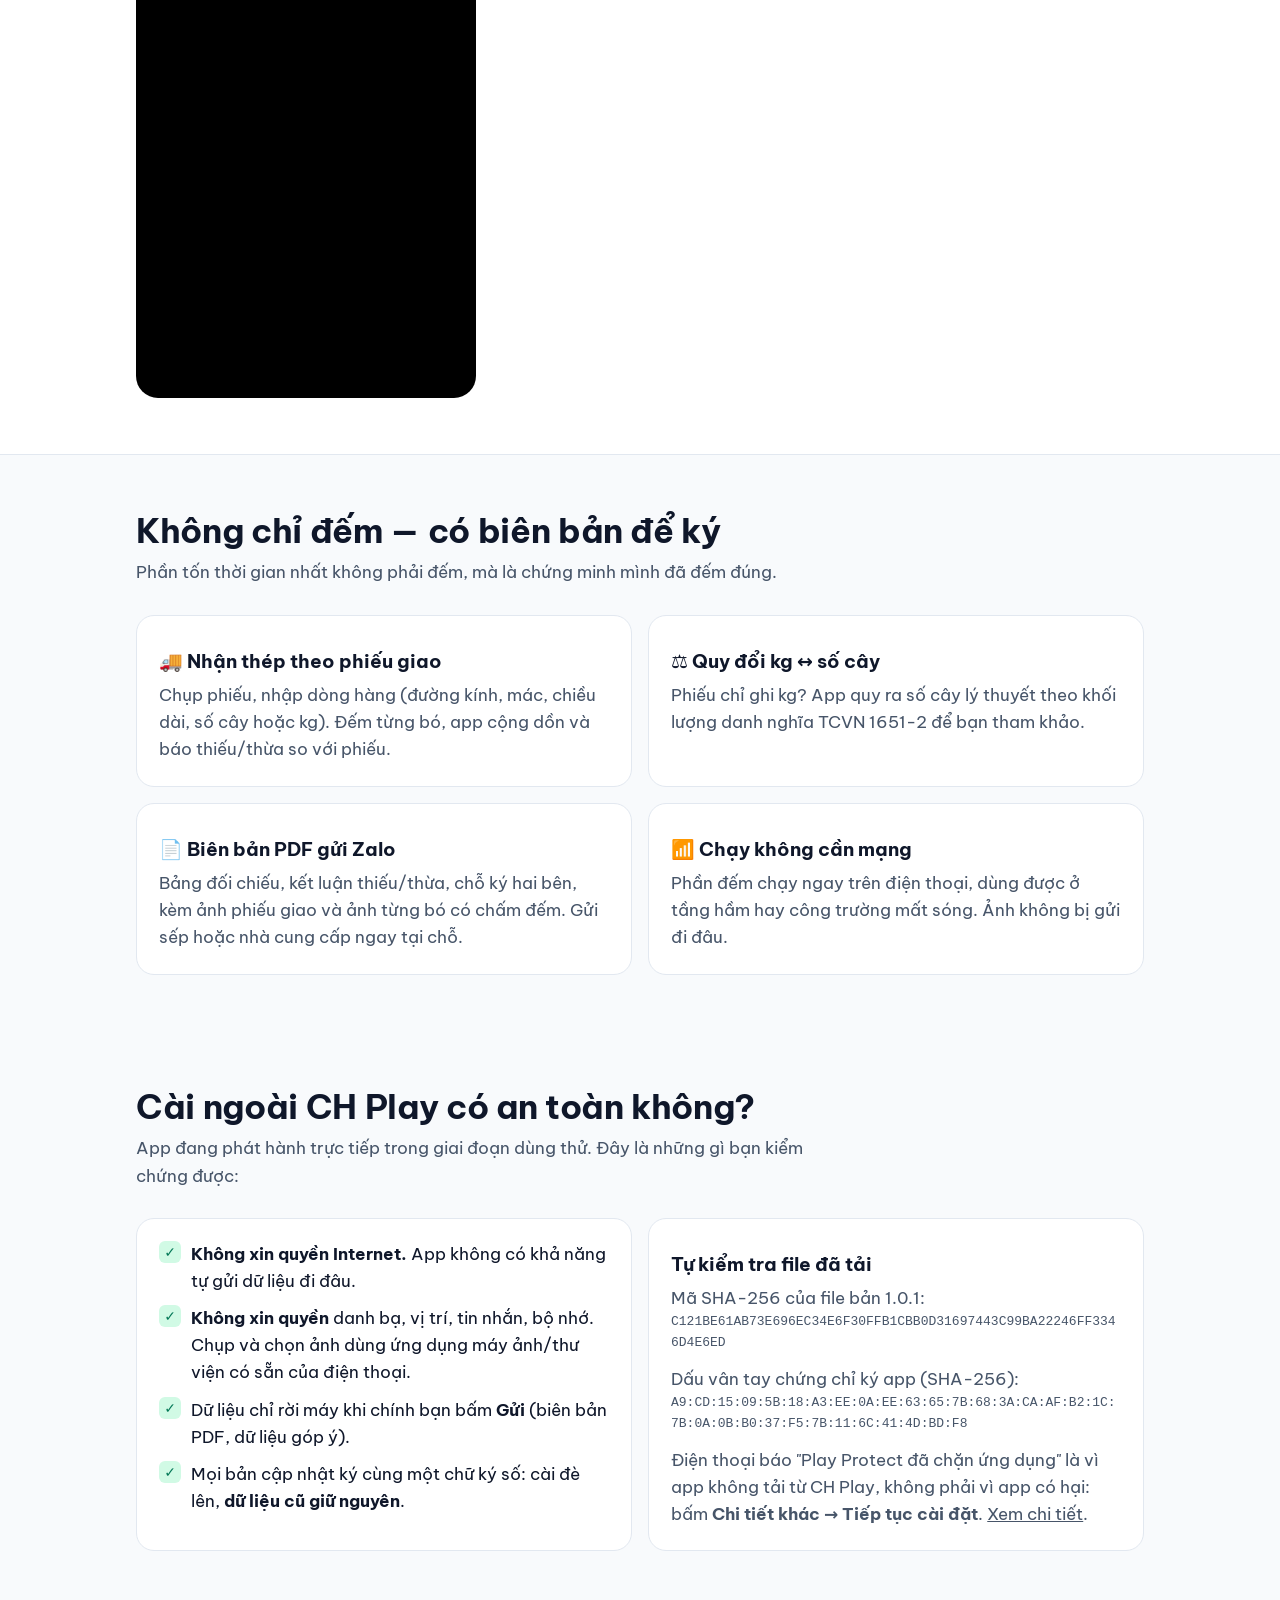
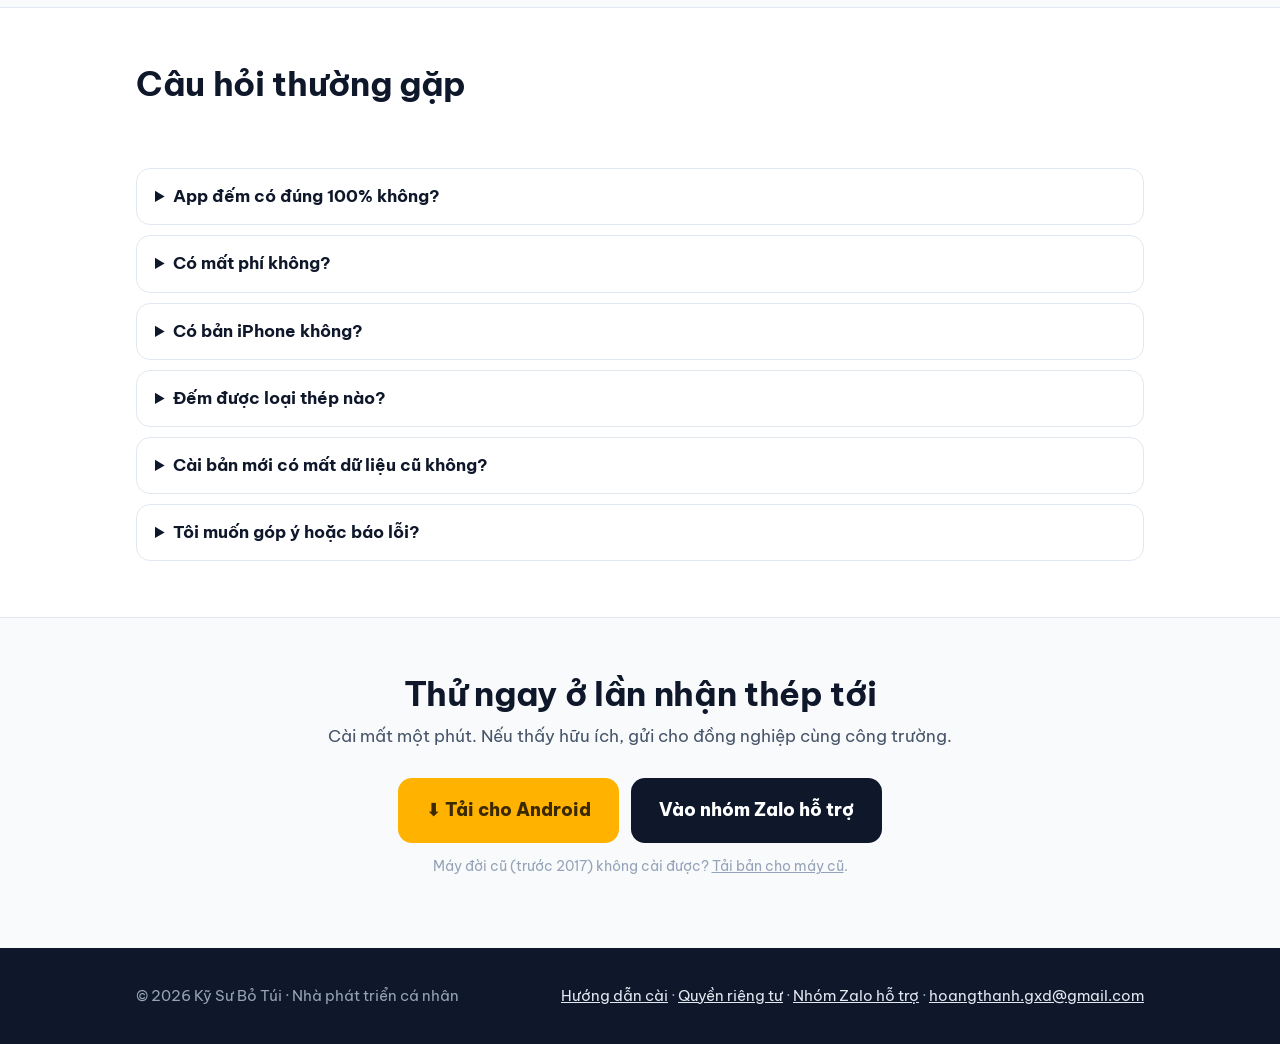
==== commit f8f09fba: "Gan video Shorts 'Cach tai app' vao trang chu + huong dan cai Co-Authored-By: Claude Opus 5.5 <norep" ====
--- a/index.html
+++ b/index.html
@@ -60,8 +60,8 @@
 
   <section class="alt" data-video>
     <div class="wrap">
-      <h2>Xem app đếm thật</h2>
-      <p class="sub">30 giây: từ lúc chụp đến lúc có con số.</p>
+      <h2>Xem cách cài app</h2>
+      <p class="sub">47 giây, quay màn hình thật: tải, cho phép cài, vượt cảnh báo Play Protect.</p>
       <div class="video"></div>
     </div>
   </section>
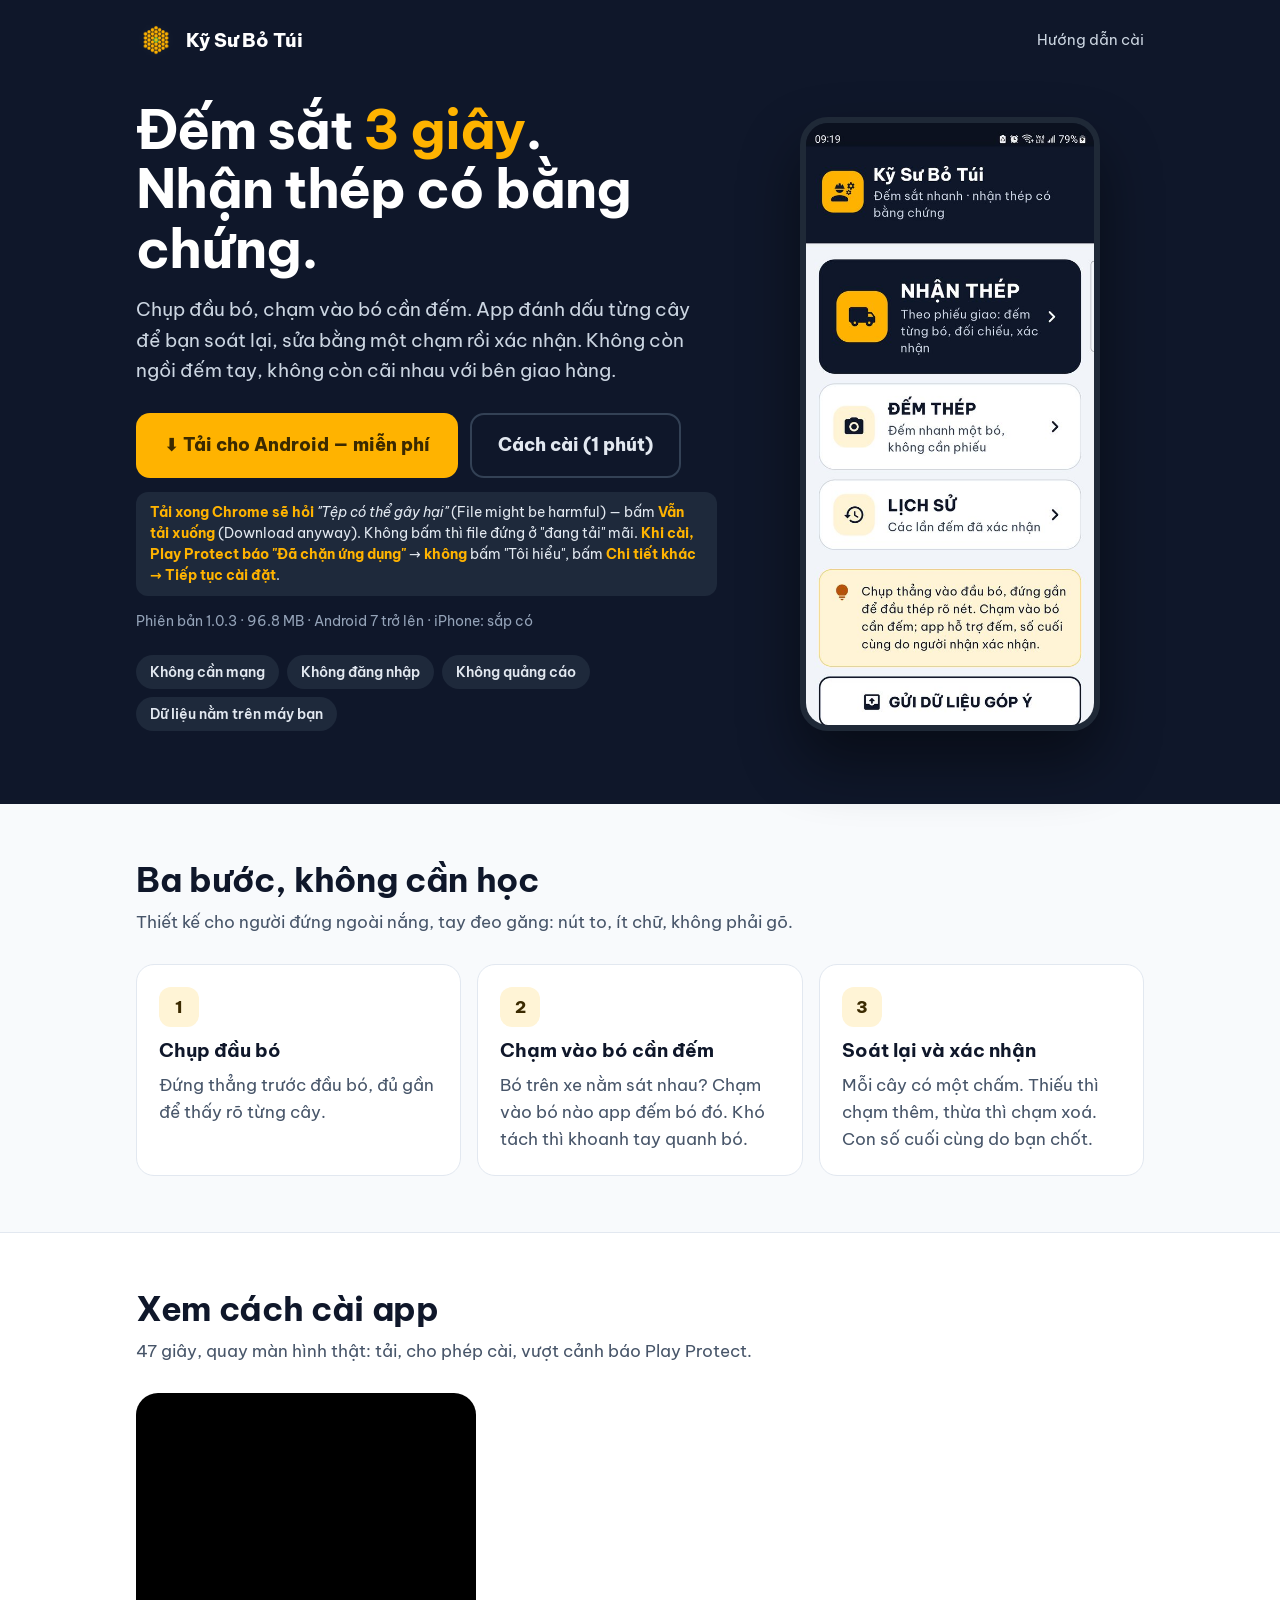
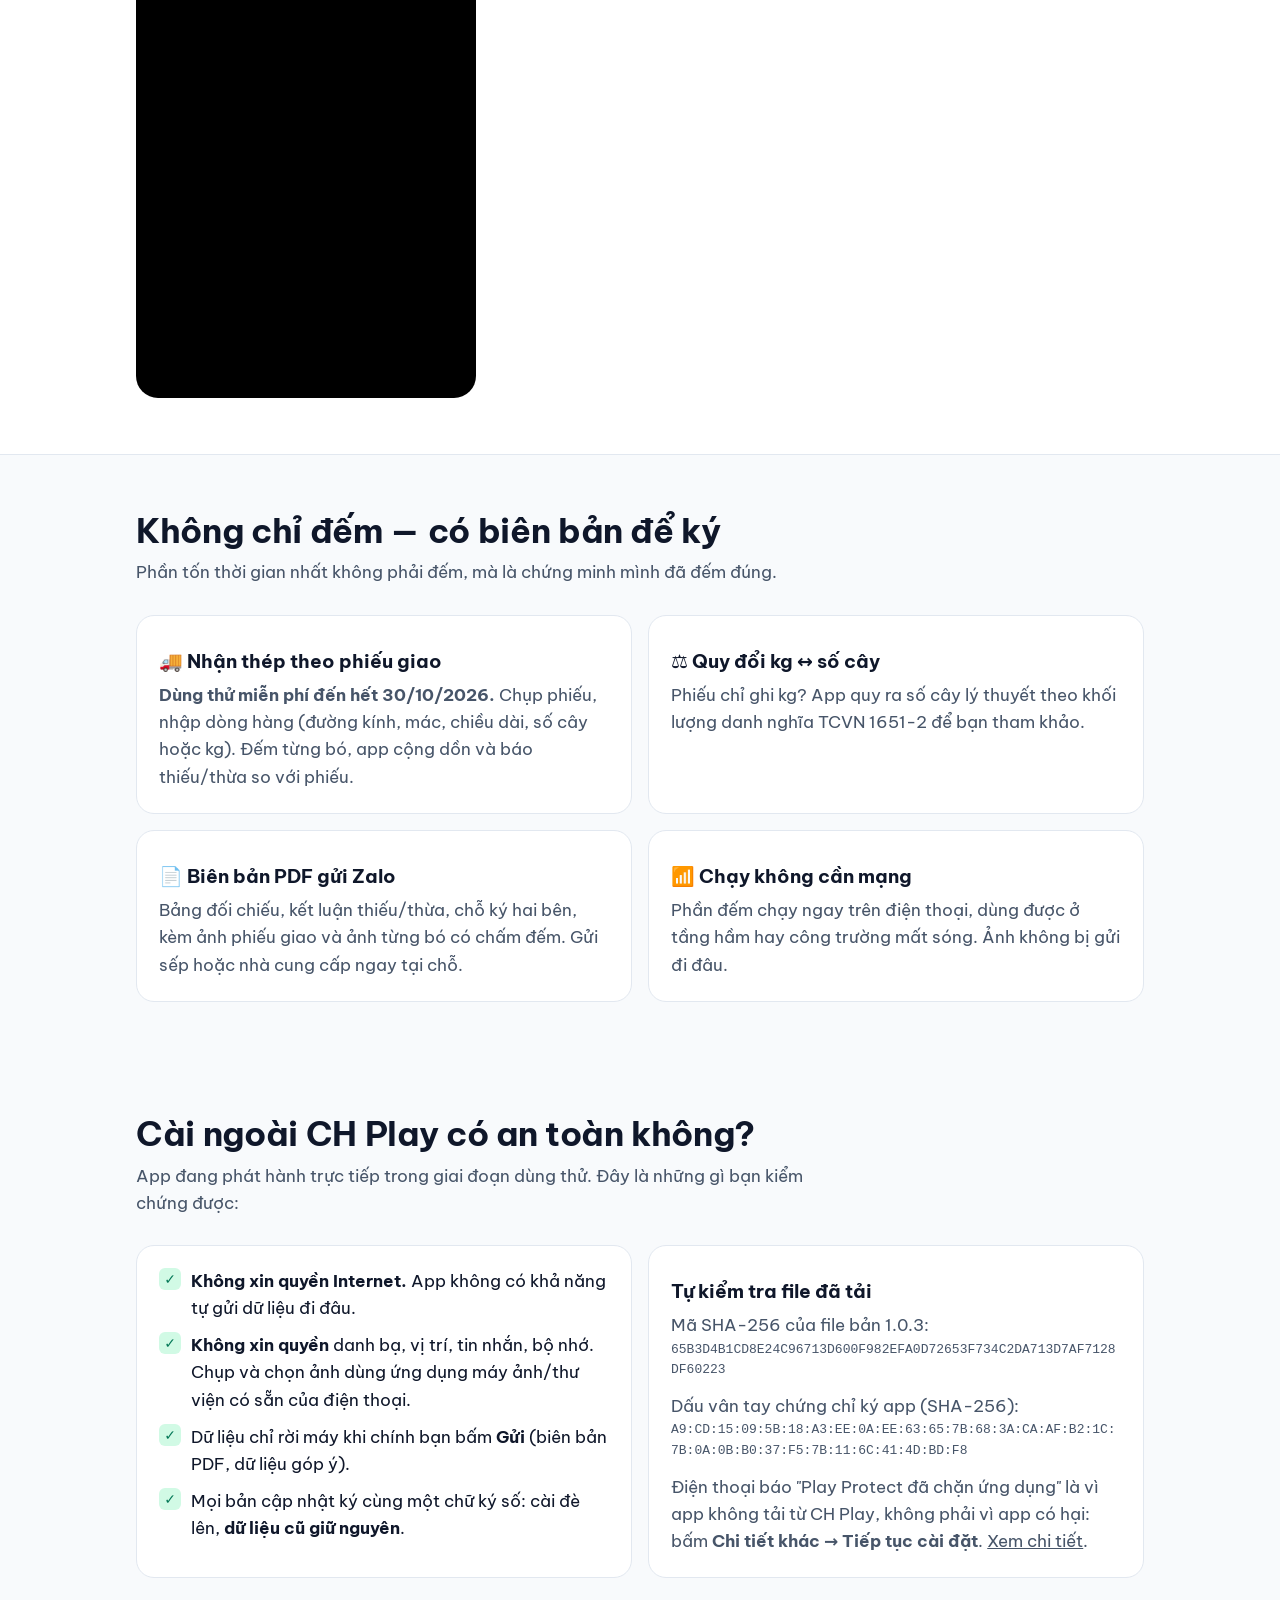
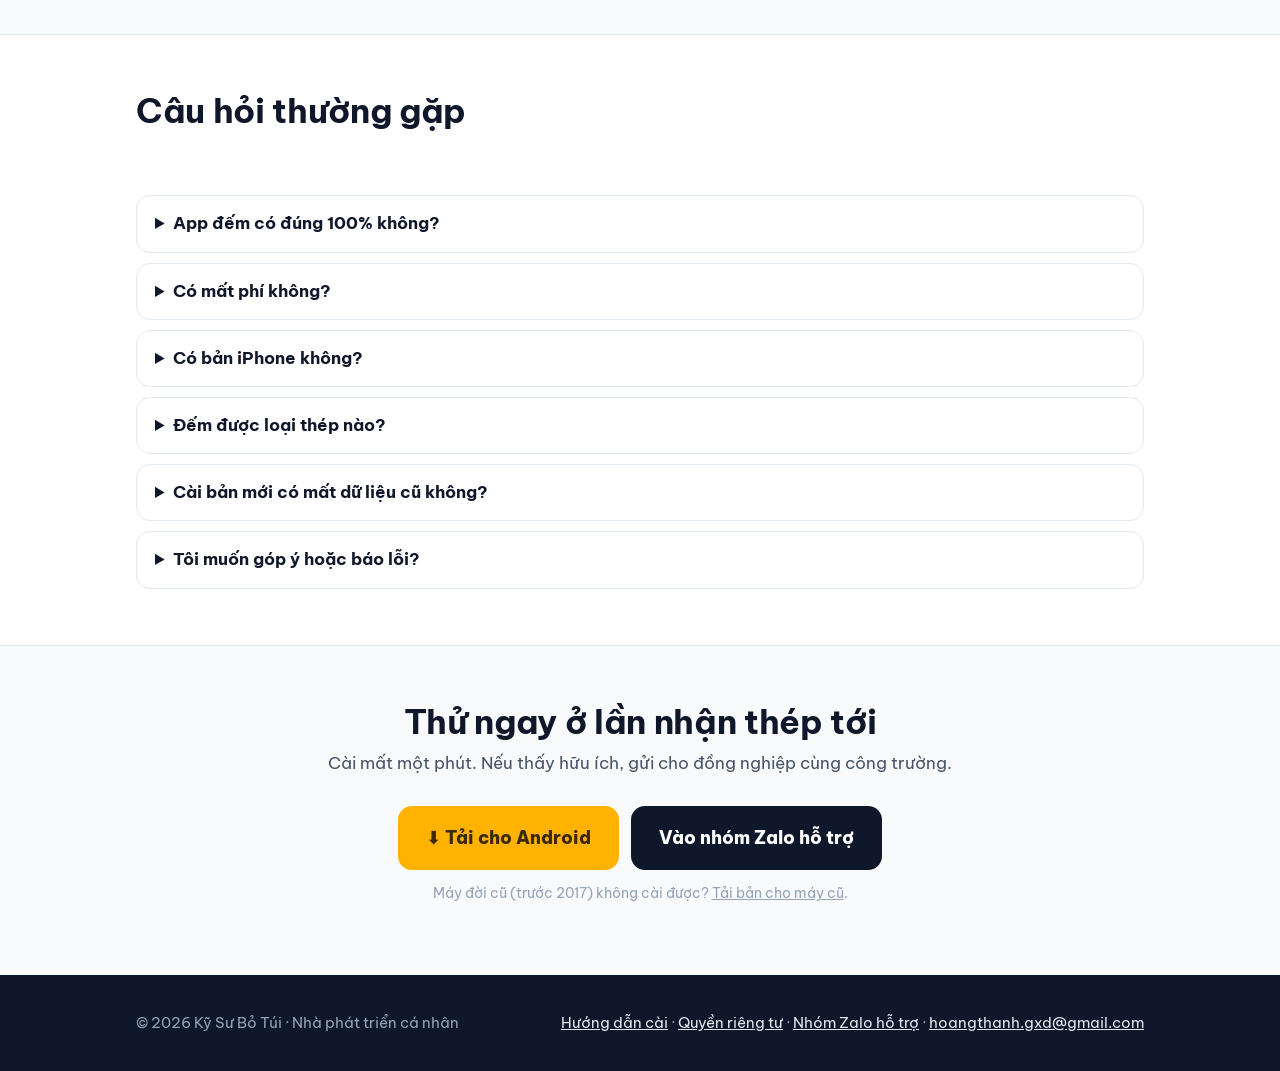
==== commit cc0df107: "Phat hanh 1.0.3: Nhan thep dung thu mien phi den het 30/10/2026; dem thep van mien phi Co-Authored-B" ====
--- a/index.html
+++ b/index.html
@@ -71,7 +71,7 @@
       <h2>Không chỉ đếm — có biên bản để ký</h2>
       <p class="sub">Phần tốn thời gian nhất không phải đếm, mà là chứng minh mình đã đếm đúng.</p>
       <div class="grid-2">
-        <div class="card"><h3>🚚 Nhận thép theo phiếu giao</h3><p>Chụp phiếu, nhập dòng hàng (đường kính, mác, chiều dài, số cây hoặc kg). Đếm từng bó, app cộng dồn và báo thiếu/thừa so với phiếu.</p></div>
+        <div class="card"><h3>🚚 Nhận thép theo phiếu giao</h3><p><b>Dùng thử miễn phí đến hết <span data-text="trialUntilVi"></span>.</b> Chụp phiếu, nhập dòng hàng (đường kính, mác, chiều dài, số cây hoặc kg). Đếm từng bó, app cộng dồn và báo thiếu/thừa so với phiếu.</p></div>
         <div class="card"><h3>⚖️ Quy đổi kg ↔ số cây</h3><p>Phiếu chỉ ghi kg? App quy ra số cây lý thuyết theo khối lượng danh nghĩa TCVN 1651-2 để bạn tham khảo.</p></div>
         <div class="card"><h3>📄 Biên bản PDF gửi Zalo</h3><p>Bảng đối chiếu, kết luận thiếu/thừa, chỗ ký hai bên, kèm ảnh phiếu giao và ảnh từng bó có chấm đếm. Gửi sếp hoặc nhà cung cấp ngay tại chỗ.</p></div>
         <div class="card"><h3>📶 Chạy không cần mạng</h3><p>Phần đếm chạy ngay trên điện thoại, dùng được ở tầng hầm hay công trường mất sóng. Ảnh không bị gửi đi đâu.</p></div>
@@ -112,7 +112,7 @@
       <h2>Câu hỏi thường gặp</h2>
       <p class="sub">&nbsp;</p>
       <details><summary>App đếm có đúng 100% không?</summary><p>Không phần mềm nào đúng tuyệt đối với mọi ảnh. Vì vậy app hiện từng chấm cho bạn soát: chỗ nào thiếu chạm thêm, chỗ nào thừa chạm xoá. Ảnh chụp thẳng, rõ nét thì gần như chỉ cần xác nhận. Con số cuối cùng luôn do người nhận hàng chốt.</p></details>
-      <details><summary>Có mất phí không?</summary><p>Miễn phí trong giai đoạn dùng thử. Khi có gói trả phí, phần đếm cơ bản vẫn dùng được.</p></details>
+      <details><summary>Có mất phí không?</summary><p><b>Đếm thép: miễn phí, không giới hạn.</b> Nhận thép theo phiếu giao + biên bản PDF: dùng thử miễn phí đến hết <span data-text="trialUntilVi"></span>, sau đó là gói trả phí (giá ưu đãi cho người dùng sớm — hỏi trong <a data-zalo></a>). Dữ liệu đã nhận vẫn giữ nguyên trên máy.</p></details>
       <details><summary>Có bản iPhone không?</summary><p>Đang làm bản chạy trên trình duyệt cho iPhone. Liên hệ <a data-zalo></a> để được báo khi có.</p></details>
       <details><summary>Đếm được loại thép nào?</summary><p>Thép cây tròn bó (D10 trở lên) chụp từ đầu bó. Đường kính và mác thép bạn chọn khi nhập phiếu, app không tự đoán đường kính từ ảnh.</p></details>
       <details><summary>Cài bản mới có mất dữ liệu cũ không?</summary><p>Không. Tải file mới về, bấm cài đè lên là xong. Đừng gỡ app cũ trước khi cài, vì gỡ app sẽ xoá dữ liệu trên máy.</p></details>
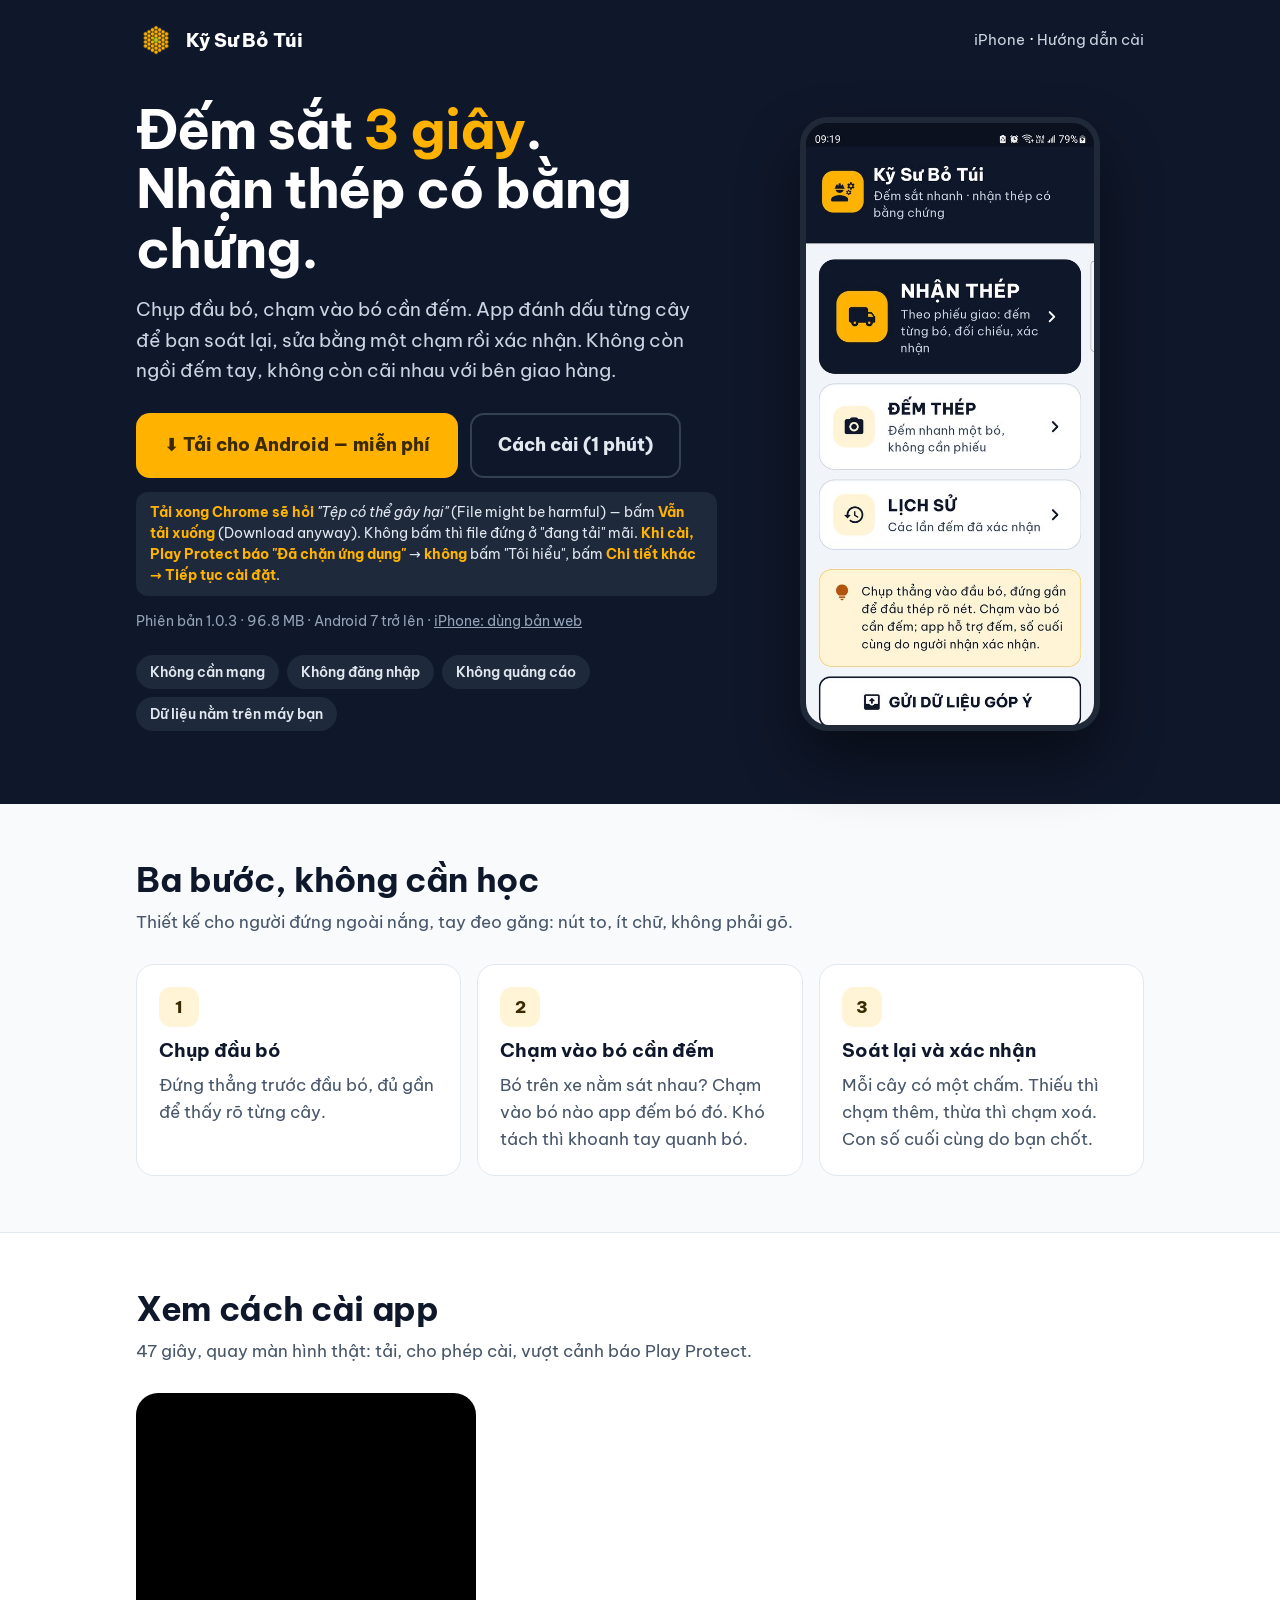
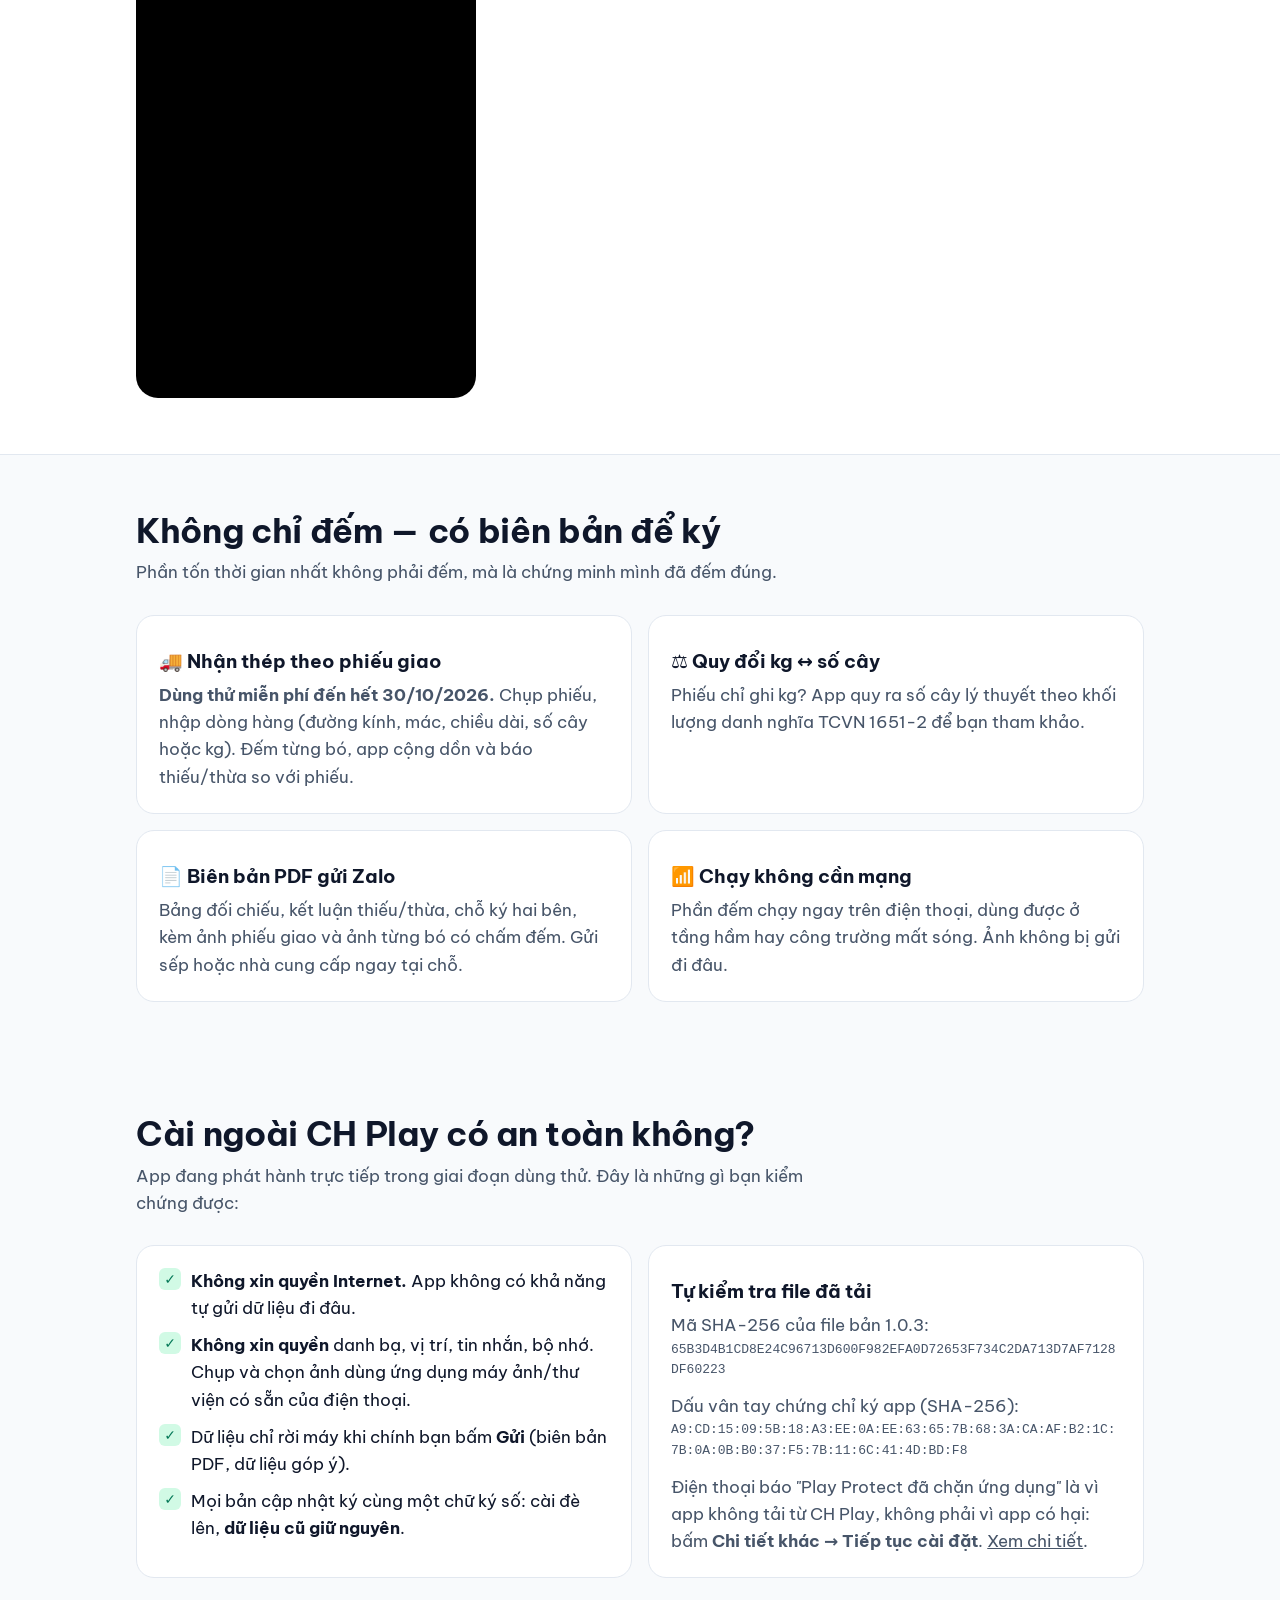
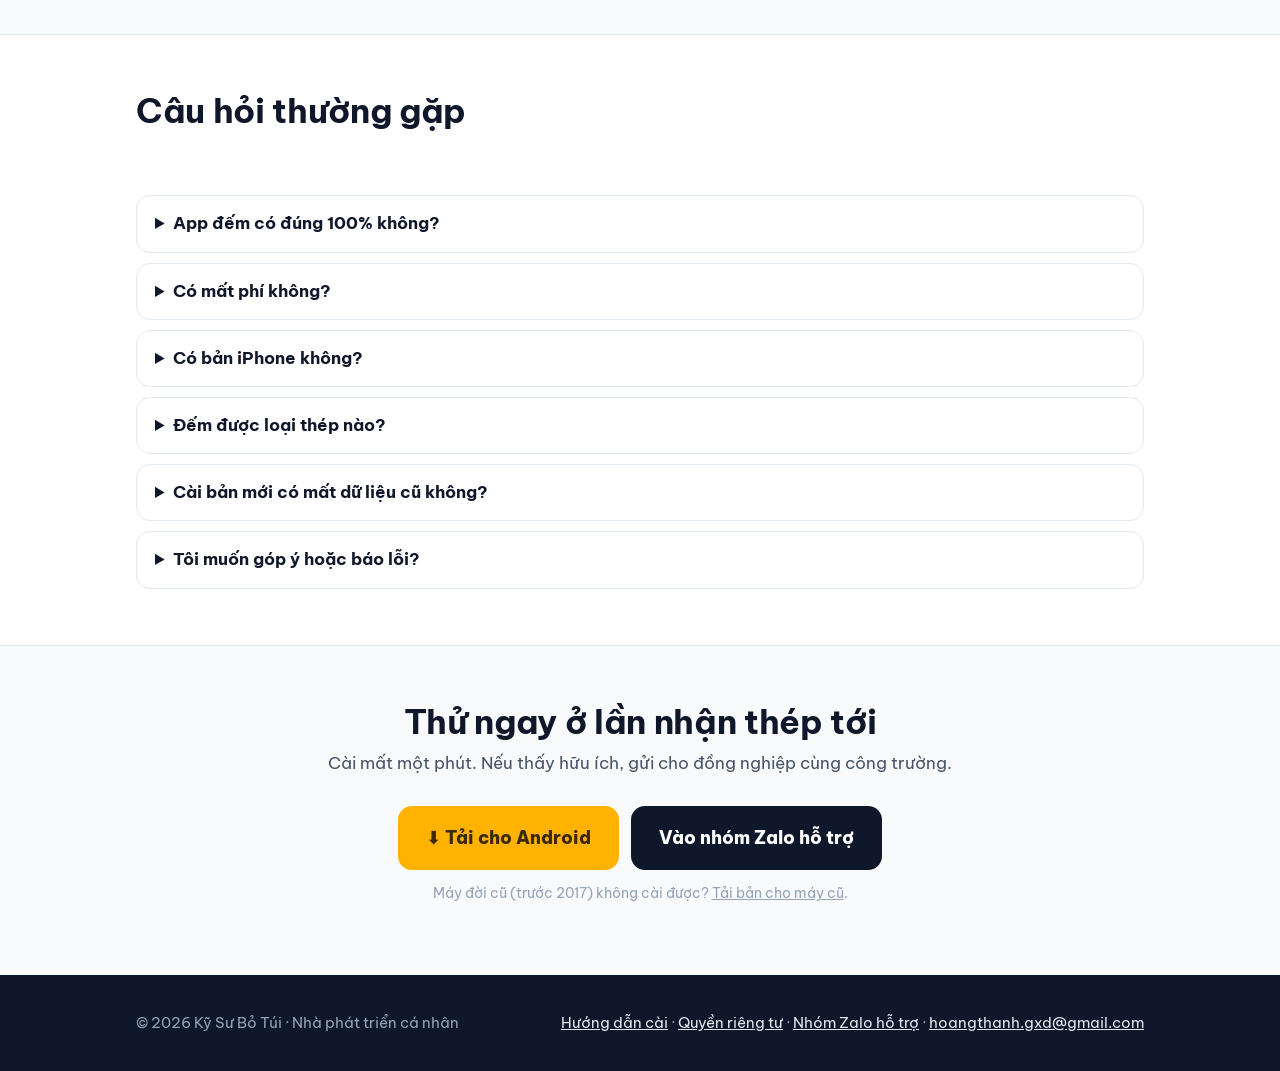
==== commit 858c2dfb: "Ban web cho iPhone (app/) + trang iphone.html; nut tai tren iPhone dua sang trang iPhone Co-Authored" ====
--- a/index.html
+++ b/index.html
@@ -21,7 +21,7 @@
   <div class="wrap">
     <nav class="nav">
       <a class="brand" href="./"><img src="img/icon-192.png" alt="">Kỹ Sư Bỏ Túi</a>
-      <a class="small" href="cai-dat.html">Hướng dẫn cài</a>
+      <span><a class="small" href="iphone.html">iPhone</a> · <a class="small" href="cai-dat.html">Hướng dẫn cài</a></span>
     </nav>
     <div class="hero-grid">
       <div>
@@ -32,7 +32,7 @@
           <a class="btn btn-ghost" href="cai-dat.html">Cách cài (1 phút)</a>
         </div>
         <p class="dl-hint"><b>Tải xong Chrome sẽ hỏi</b> <i>"Tệp có thể gây hại"</i> (File might be harmful) — bấm <b>Vẫn tải xuống</b> (Download anyway). Không bấm thì file đứng ở "đang tải" mãi. <b>Khi cài, Play Protect báo "Đã chặn ứng dụng"</b> → <b>không</b> bấm "Tôi hiểu", bấm <b>Chi tiết khác → Tiếp tục cài đặt</b>.</p>
-        <div class="cta-meta">Phiên bản <span data-text="version"></span> · <span data-text="apkSizeMb"></span> MB · Android 7 trở lên · iPhone: sắp có</div>
+        <div class="cta-meta">Phiên bản <span data-text="version"></span> · <span data-text="apkSizeMb"></span> MB · Android 7 trở lên · <a href="iphone.html">iPhone: dùng bản web</a></div>
         <ul class="chips">
           <li>Không cần mạng</li>
           <li>Không đăng nhập</li>
@@ -113,7 +113,7 @@
       <p class="sub">&nbsp;</p>
       <details><summary>App đếm có đúng 100% không?</summary><p>Không phần mềm nào đúng tuyệt đối với mọi ảnh. Vì vậy app hiện từng chấm cho bạn soát: chỗ nào thiếu chạm thêm, chỗ nào thừa chạm xoá. Ảnh chụp thẳng, rõ nét thì gần như chỉ cần xác nhận. Con số cuối cùng luôn do người nhận hàng chốt.</p></details>
       <details><summary>Có mất phí không?</summary><p><b>Đếm thép: miễn phí, không giới hạn.</b> Nhận thép theo phiếu giao + biên bản PDF: dùng thử miễn phí đến hết <span data-text="trialUntilVi"></span>, sau đó là gói trả phí (giá ưu đãi cho người dùng sớm — hỏi trong <a data-zalo></a>). Dữ liệu đã nhận vẫn giữ nguyên trên máy.</p></details>
-      <details><summary>Có bản iPhone không?</summary><p>Đang làm bản chạy trên trình duyệt cho iPhone. Liên hệ <a data-zalo></a> để được báo khi có.</p></details>
+      <details><summary>Có bản iPhone không?</summary><p>Có — <a href="iphone.html">bản web cho iPhone</a>: mở bằng Safari, thêm vào màn hình chính là dùng như app, không cần App Store. Có phần Đếm thép; Nhận thép theo phiếu + biên bản PDF hiện chỉ có trên Android.</p></details>
       <details><summary>Đếm được loại thép nào?</summary><p>Thép cây tròn bó (D10 trở lên) chụp từ đầu bó. Đường kính và mác thép bạn chọn khi nhập phiếu, app không tự đoán đường kính từ ảnh.</p></details>
       <details><summary>Cài bản mới có mất dữ liệu cũ không?</summary><p>Không. Tải file mới về, bấm cài đè lên là xong. Đừng gỡ app cũ trước khi cài, vì gỡ app sẽ xoá dữ liệu trên máy.</p></details>
       <details><summary>Tôi muốn góp ý hoặc báo lỗi?</summary><p>Liên hệ <a data-zalo></a> kèm ảnh chụp màn hình. Trong app có nút <b>Gửi dữ liệu góp ý</b> để gửi ảnh và kết quả đếm, giúp app đếm chính xác hơn.</p></details>
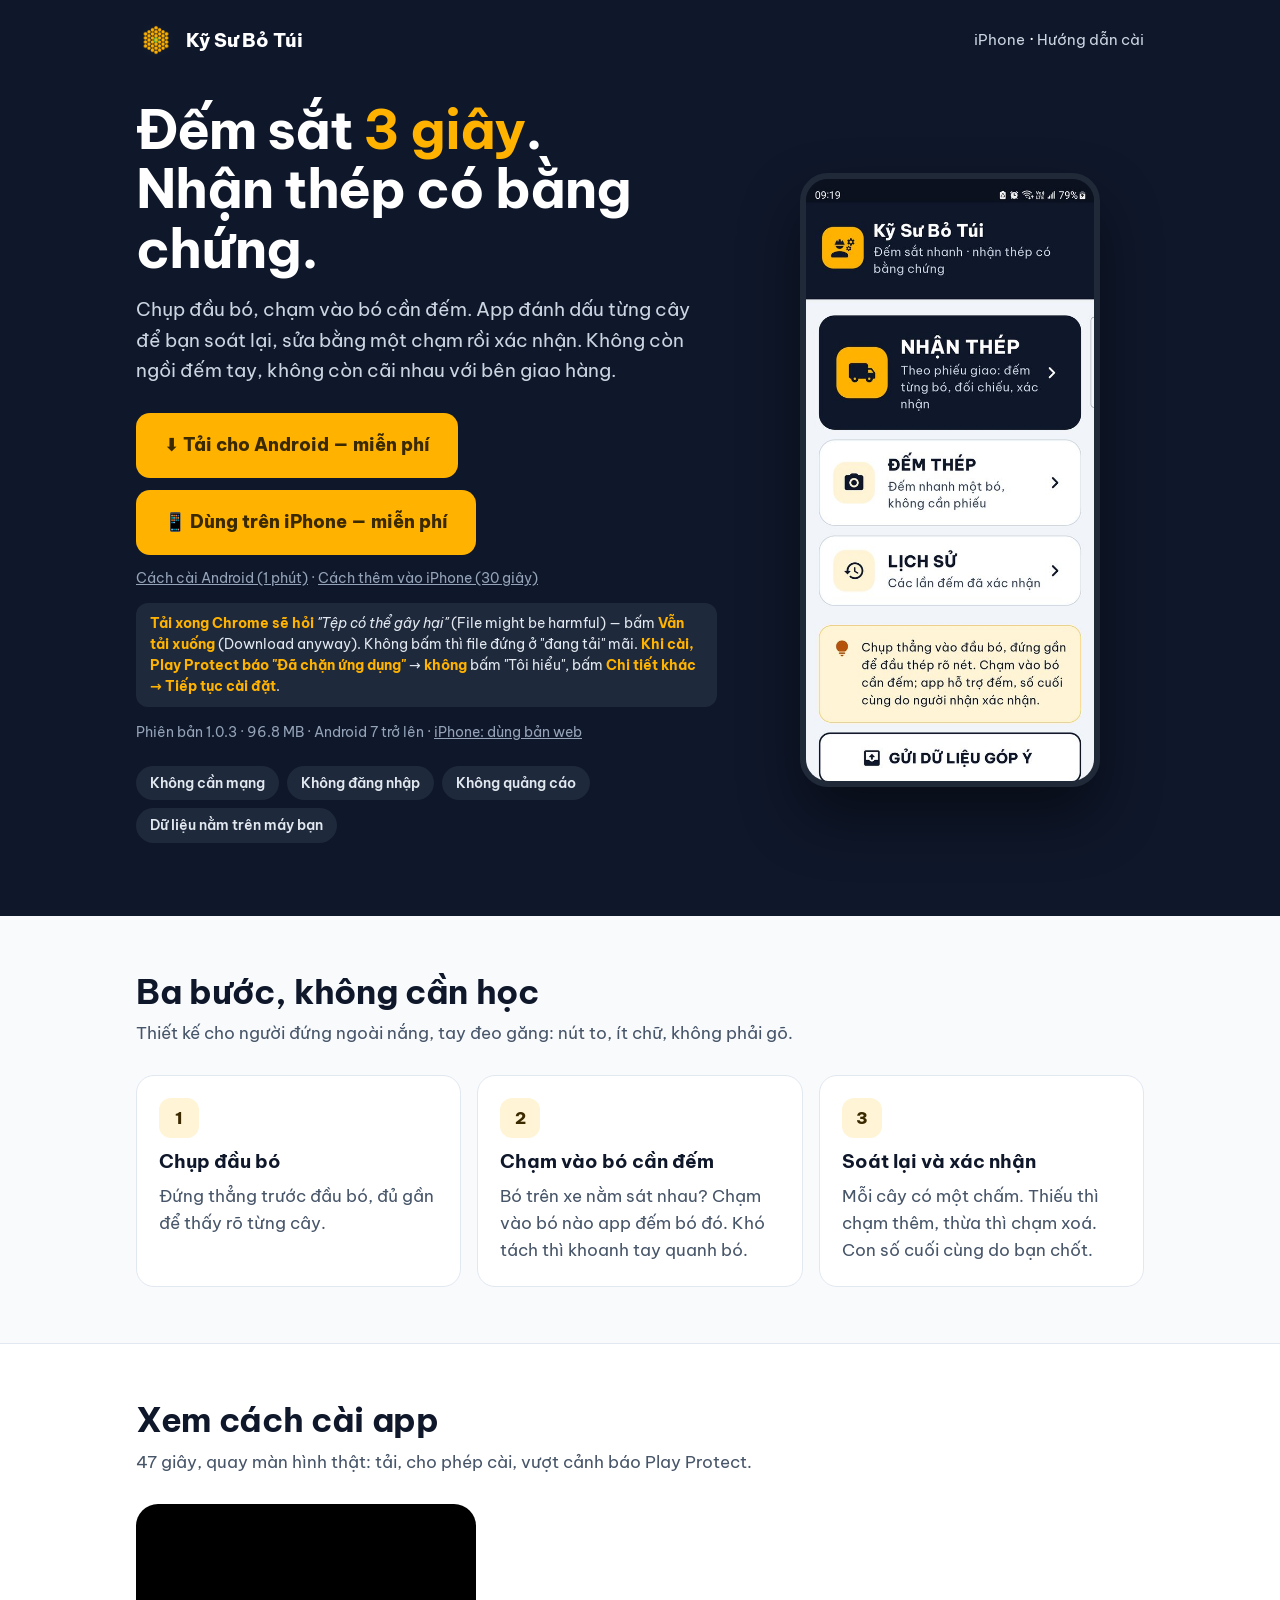
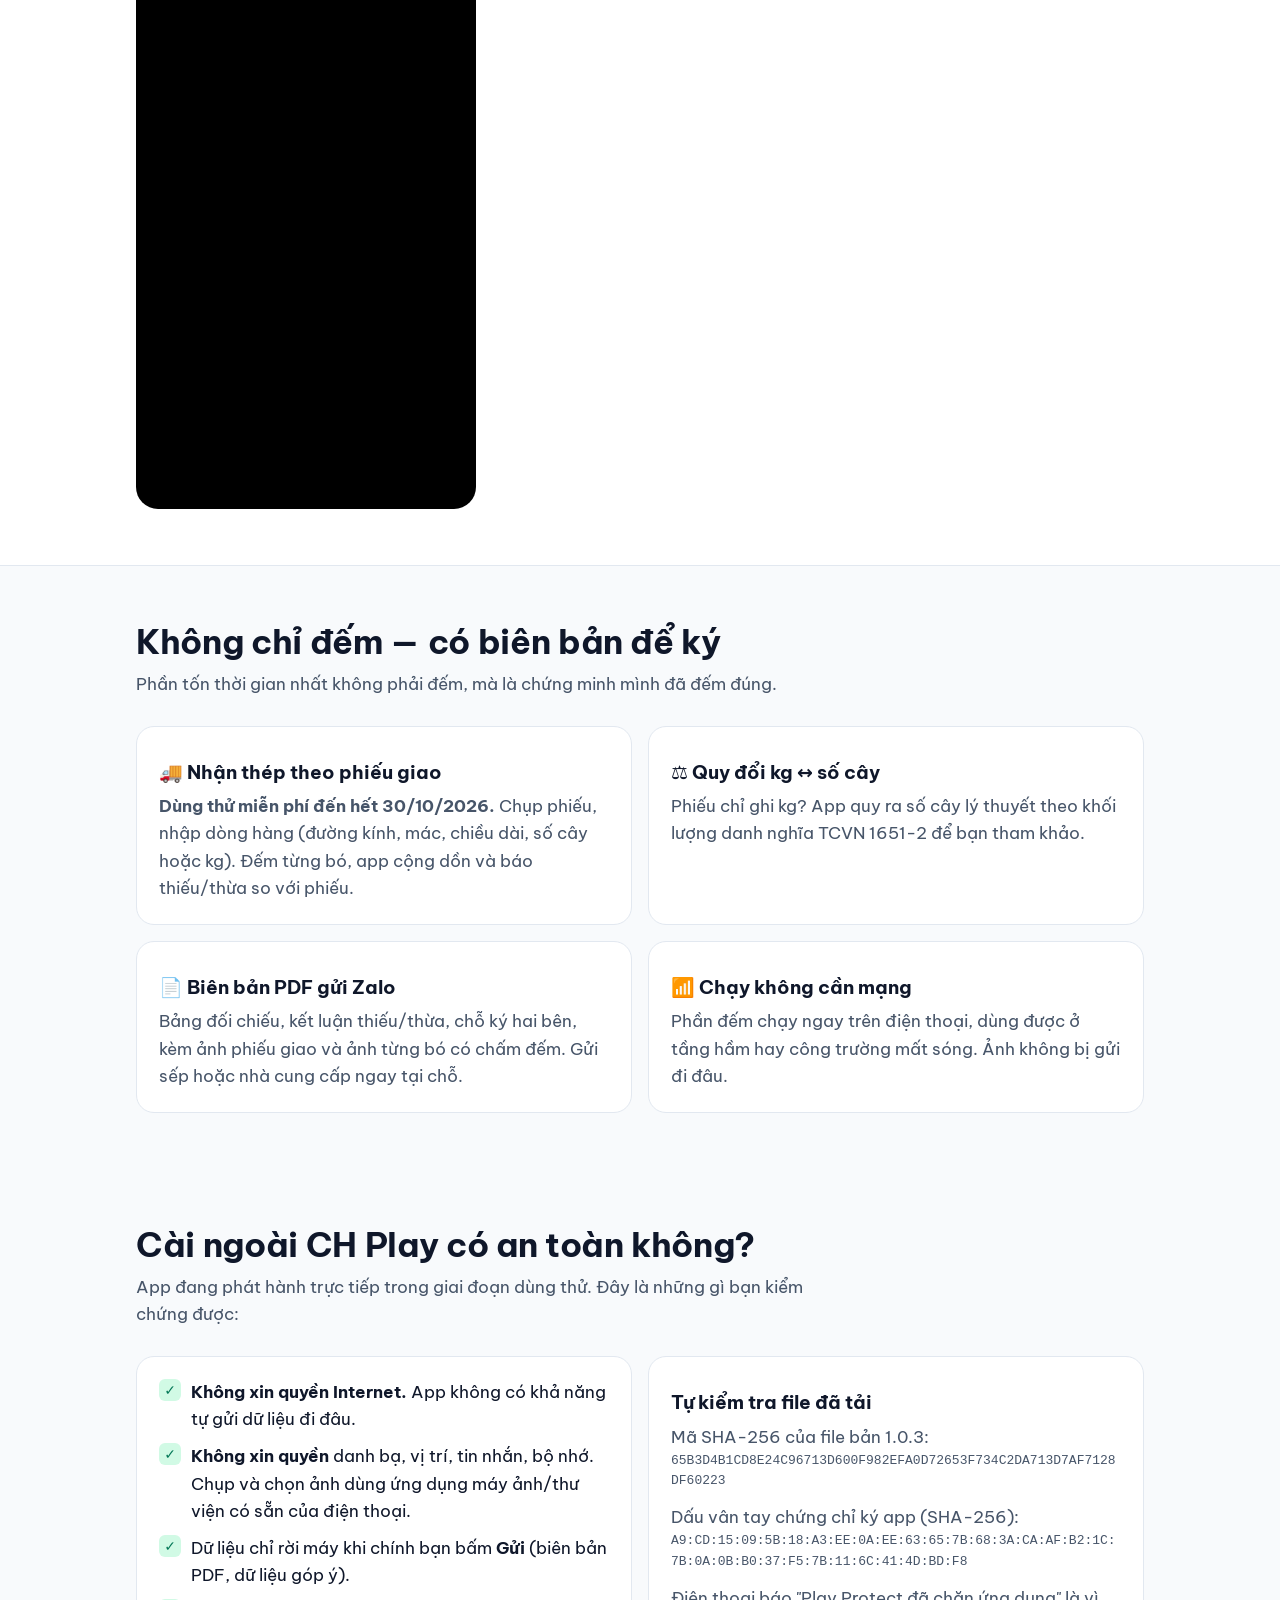
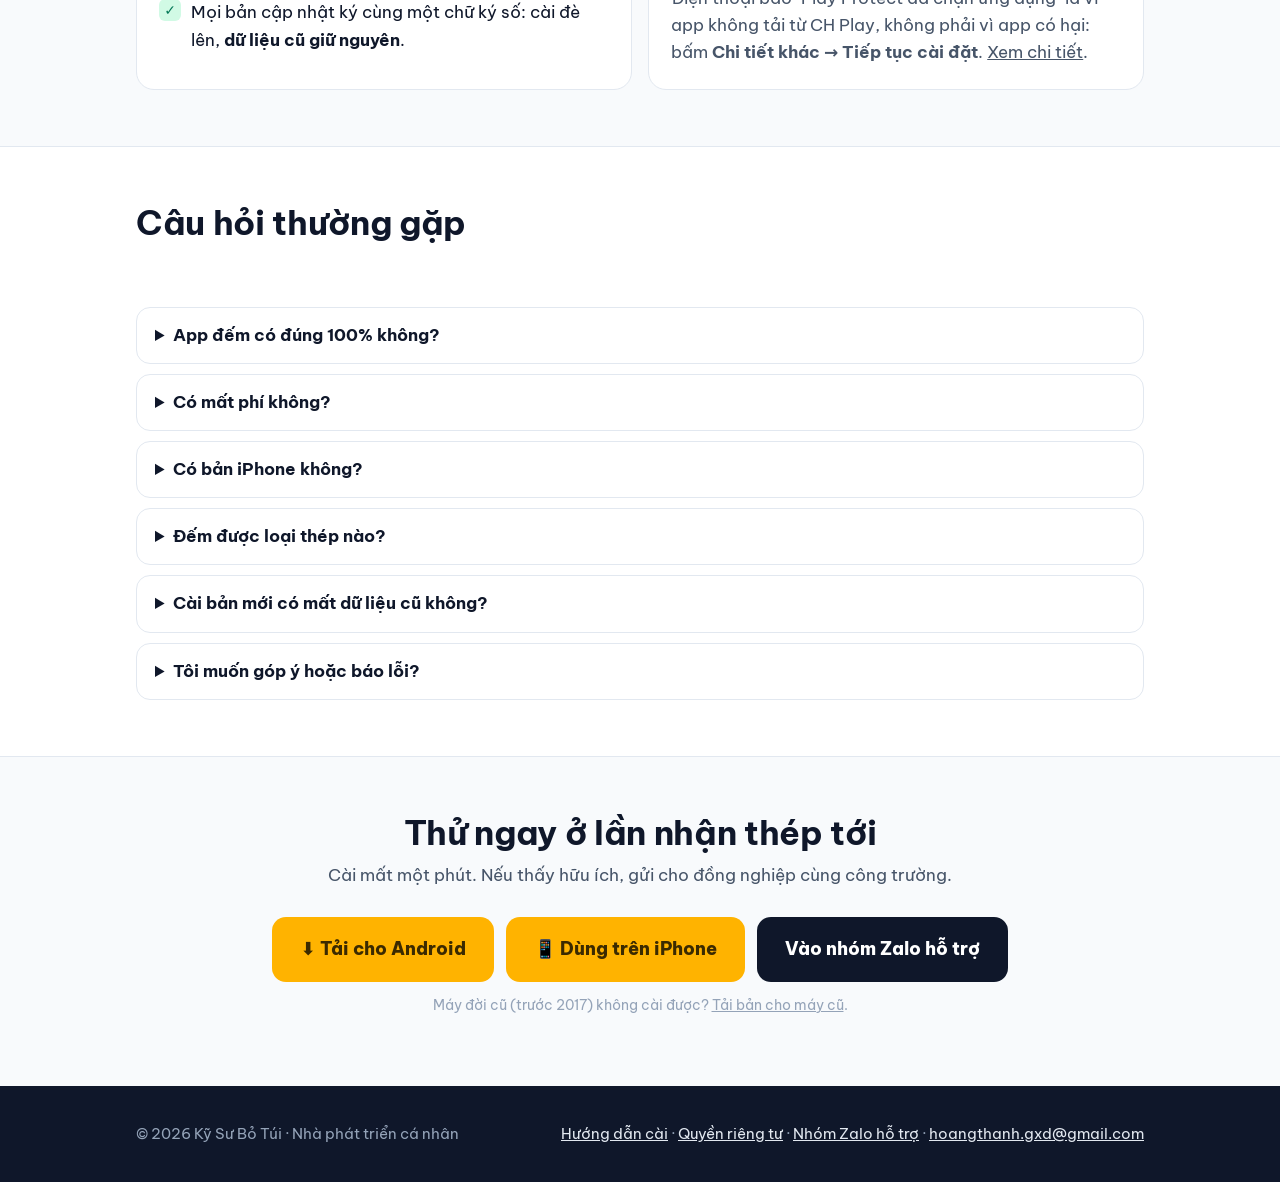
==== commit 5c6a675a: "Trang chu 1 link cho ca Android + iPhone: 2 nut, tu an nut khong hop may Co-Authored-By: Claude Opus" ====
--- a/index.html
+++ b/index.html
@@ -29,8 +29,9 @@
         <p class="lead">Chụp đầu bó, chạm vào bó cần đếm. App đánh dấu từng cây để bạn soát lại, sửa bằng một chạm rồi xác nhận. Không còn ngồi đếm tay, không còn cãi nhau với bên giao hàng.</p>
         <div class="cta-row">
           <a class="btn btn-primary" data-apk>⬇ Tải cho Android — miễn phí</a>
-          <a class="btn btn-ghost" href="cai-dat.html">Cách cài (1 phút)</a>
+          <a class="btn btn-primary" data-iphone href="iphone.html">📱 Dùng trên iPhone — miễn phí</a>
         </div>
+        <p class="cta-meta"><a href="cai-dat.html">Cách cài Android (1 phút)</a> · <a href="iphone.html#cai">Cách thêm vào iPhone (30 giây)</a></p>
         <p class="dl-hint"><b>Tải xong Chrome sẽ hỏi</b> <i>"Tệp có thể gây hại"</i> (File might be harmful) — bấm <b>Vẫn tải xuống</b> (Download anyway). Không bấm thì file đứng ở "đang tải" mãi. <b>Khi cài, Play Protect báo "Đã chặn ứng dụng"</b> → <b>không</b> bấm "Tôi hiểu", bấm <b>Chi tiết khác → Tiếp tục cài đặt</b>.</p>
         <div class="cta-meta">Phiên bản <span data-text="version"></span> · <span data-text="apkSizeMb"></span> MB · Android 7 trở lên · <a href="iphone.html">iPhone: dùng bản web</a></div>
         <ul class="chips">
@@ -126,6 +127,7 @@
       <p class="sub" style="margin-left:auto;margin-right:auto">Cài mất một phút. Nếu thấy hữu ích, gửi cho đồng nghiệp cùng công trường.</p>
       <div class="cta-row" style="justify-content:center">
         <a class="btn btn-primary" data-apk>⬇ Tải cho Android</a>
+        <a class="btn btn-primary" data-iphone href="iphone.html">📱 Dùng trên iPhone</a>
         <a class="btn btn-dark" data-zalo="button">Vào nhóm Zalo hỗ trợ</a>
       </div>
       <p class="cta-meta">Máy đời cũ (trước 2017) không cài được? <a data-apk-old>Tải bản cho máy cũ</a>.</p>
